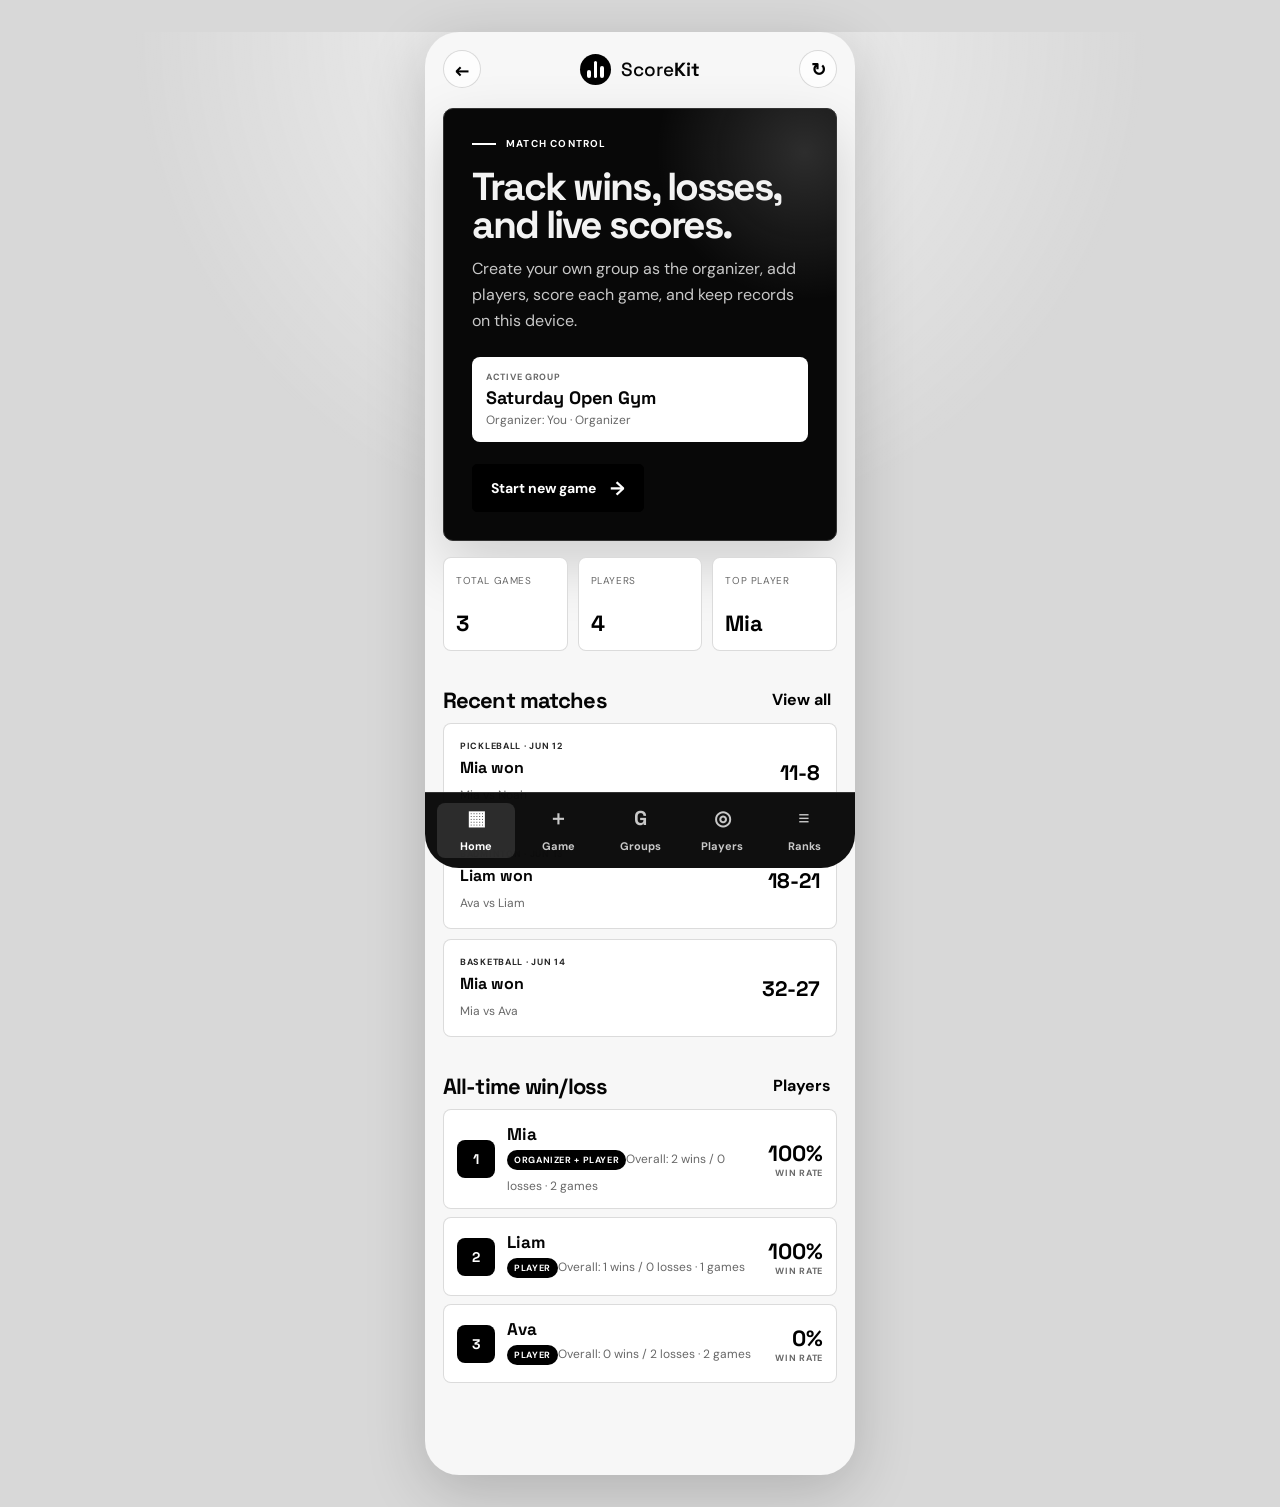
==== index.html @ 3d75c59b "Add files via upload" ====
<!doctype html>
<html lang="en">
<head>
  <meta charset="utf-8">
  <meta name="viewport" content="width=device-width, initial-scale=1, viewport-fit=cover">
  <meta name="theme-color" content="#000000">
  <meta name="apple-mobile-web-app-capable" content="yes">
  <meta name="apple-mobile-web-app-status-bar-style" content="black-translucent">
  <meta name="apple-mobile-web-app-title" content="ScoreKit">
  <meta name="description" content="ScoreKit is a clean game scoring and win/loss tracker for basketball, pickleball, and badminton.">
  <title>ScoreKit | Game scoring prototype</title>
  <link rel="manifest" href="manifest.webmanifest">
  <link rel="apple-touch-icon" href="icon.svg">
  <link rel="preconnect" href="https://fonts.googleapis.com">
  <link rel="preconnect" href="https://fonts.gstatic.com" crossorigin>
  <link href="https://fonts.googleapis.com/css2?family=DM+Sans:wght@400;500;600;700&family=Space+Grotesk:wght@500;600;700&display=swap" rel="stylesheet">
  <link rel="stylesheet" href="styles.css">
</head>
<body>
  <div class="phone-shell">
    <main class="app" aria-live="polite">
      <header class="topbar">
        <button class="icon-button" id="back-button" type="button" aria-label="Go back" hidden>←</button>
        <a class="brand" href="#dashboard" aria-label="ScoreKit dashboard">
          <span class="brand-mark" aria-hidden="true"><i></i><i></i><i></i></span>
          <span>Score<strong>Kit</strong></span>
        </a>
        <button class="icon-button" id="reset-demo" type="button" aria-label="Reset demo data">↻</button>
      </header>

      <section id="dashboard" class="screen active">
        <div class="hero-card">
          <div class="eyebrow"><span></span> Match control</div>
          <h1>Track wins, losses, and live scores.</h1>
          <p>Create your own group as the organizer, add players, score each game, and keep records on this device.</p>
          <div class="group-pill">
            <span>Active group</span>
            <strong id="current-group-name">Saturday Open Gym</strong>
            <small id="current-group-organizer">Organizer: You</small>
          </div>
          <button class="button primary" data-go="new-match" type="button">Start new game <b>→</b></button>
        </div>

        <div class="stats-grid">
          <article>
            <span>Total games</span>
            <strong id="total-games">0</strong>
          </article>
          <article>
            <span>Players</span>
            <strong id="total-players">0</strong>
          </article>
          <article>
            <span>Top player</span>
            <strong id="top-player">-</strong>
          </article>
        </div>

        <div class="section-head">
          <h2>Recent matches</h2>
          <button class="text-button" data-go="history" type="button">View all</button>
        </div>
        <div id="recent-list" class="match-list"></div>

        <div class="section-head all-time-head">
          <h2>All-time win/loss</h2>
          <button class="text-button" data-go="players" type="button">Players</button>
        </div>
        <div id="all-time-list" class="leaderboard compact"></div>
      </section>

      <section id="new-match" class="screen">
        <div class="section-title">
          <div class="eyebrow"><span></span> New game</div>
          <h2>Choose sport and players.</h2>
        </div>
        <p class="helper-copy">This match will be saved under <strong id="match-group-name">Saturday Open Gym</strong>.</p>

        <div class="sport-grid" id="sport-grid">
          <button class="sport-card selected" type="button" data-sport="basketball">
            <span>🏀</span><strong>Basketball</strong><small>First to custom target</small>
          </button>
          <button class="sport-card" type="button" data-sport="pickleball">
            <span>◐</span><strong>Pickleball</strong><small>First to 11, win by 2</small>
          </button>
          <button class="sport-card" type="button" data-sport="badminton">
            <span>⌁</span><strong>Badminton</strong><small>First to 21, win by 2</small>
          </button>
        </div>

        <form id="match-form" class="panel-form">
          <label>
            Player / Team A
            <input id="player-a" autocomplete="off" value="Mia" required>
          </label>
          <label>
            Player / Team B
            <input id="player-b" autocomplete="off" value="Noah" required>
          </label>
          <label>
            Target score
            <input id="target-score" type="number" min="1" max="200" value="21" required>
          </label>
          <button class="button primary full" type="submit">Open scoreboard <b>→</b></button>
        </form>
      </section>

      <section id="scoreboard" class="screen">
        <div class="score-header">
          <div>
            <div class="eyebrow"><span></span> Live score</div>
            <h2 id="score-sport">Basketball</h2>
          </div>
          <button class="pill-button" id="swap-sides" type="button">Swap</button>
        </div>

        <div class="scoreboard-card">
          <article class="player-score">
            <span id="score-name-a">Player A</span>
            <strong id="score-a">0</strong>
            <div class="score-actions">
              <button type="button" data-side="a" data-delta="-1">−</button>
              <button type="button" data-side="a" data-delta="1">+</button>
            </div>
          </article>
          <div class="versus">VS</div>
          <article class="player-score">
            <span id="score-name-b">Player B</span>
            <strong id="score-b">0</strong>
            <div class="score-actions">
              <button type="button" data-side="b" data-delta="-1">−</button>
              <button type="button" data-side="b" data-delta="1">+</button>
            </div>
          </article>
        </div>

        <div class="match-status" id="match-status">Target: 21 points</div>

        <div class="live-tracker">
          <div class="tracker-heading">
            <span>During this game</span>
            <strong id="live-result-label">Tied</strong>
          </div>
          <div class="tracker-grid">
            <article>
              <span id="live-name-a">Player A</span>
              <strong id="live-record-a">0W / 0L</strong>
              <small id="live-projection-a">Projected: -</small>
            </article>
            <article>
              <span id="live-name-b">Player B</span>
              <strong id="live-record-b">0W / 0L</strong>
              <small id="live-projection-b">Projected: -</small>
            </article>
          </div>
        </div>

        <div class="score-toolbar">
          <button class="button quiet" id="undo-point" type="button">Undo</button>
          <button class="button quiet" id="reset-score" type="button">Reset</button>
          <button class="button primary" id="finish-match" type="button">Save result</button>
        </div>
      </section>

      <section id="result" class="screen">
        <div class="result-card">
          <span class="result-kicker">Match saved</span>
          <h2 id="winner-name">Winner</h2>
          <p id="result-copy">Final score saved to match history.</p>
          <div class="result-score" id="result-score">0 - 0</div>
          <button class="button primary full" data-go="dashboard" type="button">Back to dashboard</button>
          <button class="button quiet full" data-go="new-match" type="button">Start another game</button>
        </div>
      </section>

      <section id="players" class="screen">
        <div class="section-title">
          <div class="eyebrow"><span></span> All-time records</div>
          <h2>Lifetime win/loss tracker.</h2>
        </div>
        <p class="helper-copy">Add names and mark each person as an organizer, player, or both. All-time wins and losses are saved on this device across every sport.</p>
        <form id="add-player-form" class="inline-form">
          <input id="new-player-name" placeholder="Type a player name" autocomplete="off">
          <select id="new-player-role" aria-label="Role">
            <option value="player">Player</option>
            <option value="organizer">Organizer</option>
            <option value="both">Organizer + Player</option>
          </select>
          <button type="submit">Add</button>
        </form>
        <div id="players-list" class="leaderboard"></div>
      </section>

      <section id="groups" class="screen">
        <div class="section-title">
          <div class="eyebrow"><span></span> Organizer mode</div>
          <h2>Create and manage groups.</h2>
        </div>
        <p class="helper-copy">Add your own game group, set the organizer name, then switch groups before scoring matches.</p>
        <form id="add-group-form" class="panel-form">
          <label>
            Group name
            <input id="group-name" autocomplete="off" placeholder="Example: Friday Badminton Club" required>
          </label>
          <label>
            Organizer name
            <input id="organizer-name" autocomplete="off" placeholder="Your name" required>
          </label>
          <button class="button primary full" type="submit">Create group</button>
        </form>
        <div id="groups-list" class="group-list"></div>
      </section>

      <section id="history" class="screen">
        <div class="section-title">
          <div class="eyebrow"><span></span> Archive</div>
          <h2>Match history.</h2>
        </div>
        <div id="history-list" class="match-list"></div>
      </section>

      <section id="leaderboard" class="screen">
        <div class="section-title">
          <div class="eyebrow"><span></span> Rankings</div>
          <h2>Leaderboard.</h2>
        </div>
        <div class="filter-row">
          <button class="filter active" type="button" data-filter="all">All</button>
          <button class="filter" type="button" data-filter="basketball">Basketball</button>
          <button class="filter" type="button" data-filter="pickleball">Pickleball</button>
          <button class="filter" type="button" data-filter="badminton">Badminton</button>
        </div>
        <div id="leaderboard-list" class="leaderboard"></div>
      </section>
    </main>

    <nav class="tabbar" aria-label="Main app navigation">
      <button class="tab active" type="button" data-go="dashboard"><span>▦</span>Home</button>
      <button class="tab" type="button" data-go="new-match"><span>＋</span>Game</button>
      <button class="tab" type="button" data-go="groups"><span>G</span>Groups</button>
      <button class="tab" type="button" data-go="players"><span>◎</span>Players</button>
      <button class="tab" type="button" data-go="leaderboard"><span>≡</span>Ranks</button>
    </nav>
  </div>
  <script src="script.js"></script>
</body>
</html>
---- styles.css ----
:root {
  --ink: #050505;
  --muted: #686868;
  --paper: #f7f7f7;
  --paper-2: #eeeeee;
  --white: #ffffff;
  --green: #000000;
  --green-2: #252525;
  --lime: #ffffff;
  --dark-panel: #080808;
  --line: rgba(0, 0, 0, .14);
  --shadow: 0 24px 60px rgba(0, 0, 0, .16);
}

* { box-sizing: border-box; }
html { min-height: 100%; background: #d8d8d8; }
body {
  min-height: 100%;
  margin: 0;
  color: var(--ink);
  background:
    radial-gradient(circle at 50% 0%, rgba(255, 255, 255, .72), transparent 32%),
    #d8d8d8;
  font-family: "DM Sans", -apple-system, BlinkMacSystemFont, "Segoe UI", sans-serif;
  -webkit-font-smoothing: antialiased;
}
button, input, select { font: inherit; }
button { -webkit-tap-highlight-color: transparent; }

.phone-shell {
  width: min(430px, 100%);
  min-height: 100dvh;
  margin: 0 auto;
  background: var(--paper);
  box-shadow: 0 15px 60px rgba(0, 0, 0, .18);
  position: relative;
  overflow: hidden;
}

.app {
  min-height: 100dvh;
  padding: calc(env(safe-area-inset-top) + 14px) 18px calc(92px + env(safe-area-inset-bottom));
}

.topbar {
  height: 46px;
  display: flex;
  align-items: center;
  justify-content: space-between;
  margin-bottom: 16px;
}

.brand {
  display: inline-flex;
  align-items: center;
  gap: 10px;
  color: var(--ink);
  text-decoration: none;
  font: 500 19px "Space Grotesk", sans-serif;
}
.brand strong { font-weight: 700; }
.brand-mark {
  width: 31px;
  height: 31px;
  display: grid;
  grid-template-columns: repeat(3, 1fr);
  align-items: end;
  gap: 3px;
  padding: 7px;
  background: var(--green);
  border-radius: 50%;
}
.brand-mark i { display: block; background: var(--lime); border-radius: 2px; }
.brand-mark i:nth-child(1) { height: 45%; }
.brand-mark i:nth-child(2) { height: 100%; }
.brand-mark i:nth-child(3) { height: 70%; }

.icon-button {
  width: 38px;
  height: 38px;
  display: grid;
  place-items: center;
  color: var(--green);
  background: rgba(255, 255, 255, .68);
  border: 1px solid var(--line);
  border-radius: 50%;
  font: 700 18px "Space Grotesk";
}

.screen { display: none; animation: rise .24s ease both; }
.screen.active { display: block; }
@keyframes rise {
  from { opacity: 0; transform: translateY(10px); }
  to { opacity: 1; transform: translateY(0); }
}

.hero-card {
  padding: 28px;
  color: #f3f3f3;
  background:
    radial-gradient(circle at 92% 10%, rgba(255,255,255,.15), transparent 28%),
    var(--dark-panel);
  border: 1px solid #333333;
  border-radius: 10px;
  box-shadow: var(--shadow);
}
.eyebrow {
  display: flex;
  align-items: center;
  gap: 10px;
  color: var(--lime);
  text-transform: uppercase;
  letter-spacing: .12em;
  font-size: 10px;
  font-weight: 700;
}
.eyebrow span {
  width: 24px;
  height: 2px;
  background: currentColor;
}
h1, h2, h3, strong {
  font-family: "Space Grotesk", sans-serif;
}
h1 {
  margin: 18px 0 12px;
  font-size: 39px;
  line-height: .98;
  letter-spacing: -.05em;
}
h2 {
  margin: 10px 0 0;
  font-size: 31px;
  line-height: 1;
  letter-spacing: -.04em;
}
p {
  color: #c8c8c8;
  line-height: 1.6;
}
.hero-card p { margin: 0 0 24px; }
.group-pill {
  display: grid;
  gap: 3px;
  margin: 0 0 22px;
  padding: 14px;
  color: var(--ink);
  background: white;
  border-radius: 8px;
}
.group-pill span {
  color: var(--muted);
  text-transform: uppercase;
  letter-spacing: .08em;
  font-size: 9px;
  font-weight: 700;
}
.group-pill strong {
  font-size: 18px;
}
.group-pill small {
  color: var(--muted);
  font-size: 12px;
}
.button {
  min-height: 48px;
  display: inline-flex;
  align-items: center;
  justify-content: center;
  gap: 14px;
  padding: 0 18px;
  border: 1px solid var(--green);
  border-radius: 5px;
  cursor: pointer;
  font-size: 14px;
  font-weight: 700;
}
.button b {
  color: var(--lime);
  font-size: 19px;
}
.button.primary {
  color: white;
  background: var(--green);
}
.button.quiet {
  color: var(--green);
  background: transparent;
}
.button.full { width: 100%; }

.stats-grid {
  display: grid;
  grid-template-columns: repeat(3, 1fr);
  gap: 10px;
  margin: 16px 0 28px;
}
.stats-grid article {
  padding: 16px 12px;
  background: var(--white);
  border: 1px solid var(--line);
  border-radius: 8px;
}
.stats-grid span {
  display: block;
  min-height: 30px;
  color: var(--muted);
  font-size: 10px;
  text-transform: uppercase;
  letter-spacing: .06em;
}
.stats-grid strong {
  display: block;
  margin-top: 8px;
  color: var(--green);
  font-size: 22px;
  line-height: 1;
}

.section-head {
  display: flex;
  justify-content: space-between;
  align-items: end;
  margin-bottom: 12px;
}
.all-time-head {
  margin-top: 28px;
}
.section-head h2 {
  font-size: 22px;
}
.text-button, .pill-button {
  color: var(--green);
  background: transparent;
  border: 0;
  cursor: pointer;
  font-weight: 700;
}
.pill-button {
  height: 36px;
  padding: 0 14px;
  border: 1px solid var(--line);
  border-radius: 99px;
  background: var(--white);
}
.section-title {
  margin: 8px 0 22px;
}
.section-title .eyebrow { color: var(--green-2); }
.helper-copy {
  margin: -10px 0 14px;
  color: var(--muted);
  font-size: 13px;
  line-height: 1.55;
}

.match-list {
  display: grid;
  gap: 10px;
}
.empty-state {
  padding: 22px;
  color: var(--muted);
  background: var(--white);
  border: 1px dashed rgba(16, 33, 29, .23);
  border-radius: 8px;
  line-height: 1.5;
}
.match-item {
  display: grid;
  grid-template-columns: 1fr auto;
  gap: 12px;
  padding: 16px;
  background: var(--white);
  border: 1px solid var(--line);
  border-radius: 8px;
}
.match-item small {
  display: block;
  color: var(--green-2);
  text-transform: uppercase;
  letter-spacing: .08em;
  font-size: 9px;
  font-weight: 700;
}
.match-item strong {
  display: block;
  margin: 5px 0;
  font-size: 16px;
}
.match-item span {
  color: var(--muted);
  font-size: 12px;
}
.match-score {
  align-self: center;
  color: var(--green);
  font: 700 21px "Space Grotesk";
}

.sport-grid {
  display: grid;
  gap: 10px;
  margin-bottom: 18px;
}
.sport-card {
  min-height: 86px;
  display: grid;
  grid-template-columns: 44px 1fr;
  grid-template-areas: "icon title" "icon copy";
  align-items: center;
  gap: 0 14px;
  padding: 16px;
  color: var(--ink);
  text-align: left;
  background: var(--white);
  border: 1px solid var(--line);
  border-radius: 10px;
}
.sport-card.selected {
  border-color: var(--green);
  box-shadow: 0 0 0 2px rgba(0, 0, 0, .08);
}
.sport-card span {
  grid-area: icon;
  width: 44px;
  height: 44px;
  display: grid;
  place-items: center;
  color: var(--lime);
  background: var(--green);
  border-radius: 8px;
  font-size: 20px;
}
.sport-card strong { grid-area: title; font-size: 17px; }
.sport-card small { grid-area: copy; color: var(--muted); font-size: 12px; }

.panel-form, .inline-form {
  display: grid;
  gap: 12px;
  padding: 18px;
  background: var(--white);
  border: 1px solid var(--line);
  border-radius: 10px;
}
label {
  display: grid;
  gap: 7px;
  color: var(--green-2);
  font-size: 10px;
  text-transform: uppercase;
  letter-spacing: .08em;
  font-weight: 700;
}
input,
select {
  width: 100%;
  min-height: 48px;
  padding: 0 14px;
  color: var(--ink);
  background: #f2f2f2;
  border: 1px solid var(--line);
  border-radius: 5px;
  outline: 0;
  font-size: 16px;
  text-transform: none;
  letter-spacing: 0;
}
input:focus {
  border-color: var(--green);
  box-shadow: 0 0 0 3px rgba(0, 0, 0, .09);
}
select:focus {
  border-color: var(--green);
  box-shadow: 0 0 0 3px rgba(0, 0, 0, .09);
}

.score-header {
  display: flex;
  justify-content: space-between;
  align-items: end;
  margin: 8px 0 18px;
}
.score-header .eyebrow { color: var(--green-2); }
.scoreboard-card {
  padding: 18px;
  color: white;
  background: var(--dark-panel);
  border: 1px solid #333333;
  border-radius: 12px;
}
.player-score {
  min-height: 196px;
  display: grid;
  place-items: center;
  padding: 18px;
  border: 1px solid rgba(255,255,255,.1);
  border-radius: 10px;
}
.player-score span {
  color: #c8c8c8;
  font-size: 13px;
  font-weight: 700;
}
.player-score strong {
  color: var(--lime);
  font-size: 96px;
  line-height: .8;
  letter-spacing: -.08em;
}
.score-actions {
  width: 100%;
  display: grid;
  grid-template-columns: 1fr 1fr;
  gap: 10px;
}
.score-actions button {
  min-height: 48px;
  color: white;
  background: #171717;
  border: 1px solid #3d3d3d;
  border-radius: 6px;
  font: 700 25px "Space Grotesk";
}
.versus {
  margin: 12px 0;
  color: #8e8e8e;
  text-align: center;
  font: 700 10px "Space Grotesk";
  letter-spacing: .2em;
}
.match-status {
  margin: 14px 0;
  padding: 14px;
  color: var(--green);
  background: var(--white);
  border: 1px solid var(--line);
  border-radius: 8px;
  font-size: 13px;
  font-weight: 700;
}
.live-tracker {
  margin-bottom: 14px;
  padding: 14px;
  color: var(--ink);
  background: var(--white);
  border: 1px solid var(--line);
  border-radius: 8px;
}
.tracker-heading {
  display: flex;
  align-items: center;
  justify-content: space-between;
  margin-bottom: 12px;
}
.tracker-heading span {
  color: var(--muted);
  text-transform: uppercase;
  letter-spacing: .08em;
  font-size: 9px;
  font-weight: 700;
}
.tracker-heading strong {
  font-size: 14px;
}
.tracker-grid {
  display: grid;
  grid-template-columns: 1fr 1fr;
  gap: 10px;
}
.tracker-grid article {
  padding: 13px;
  background: var(--paper-2);
  border-radius: 7px;
}
.tracker-grid span,
.tracker-grid small {
  display: block;
  color: var(--muted);
  font-size: 11px;
}
.tracker-grid strong {
  display: block;
  margin: 5px 0;
  font-size: 18px;
}
.score-toolbar {
  display: grid;
  grid-template-columns: 1fr 1fr 1.3fr;
  gap: 8px;
}

.result-card {
  margin-top: 70px;
  padding: 28px;
  color: white;
  text-align: center;
  background: var(--green);
  border-radius: 12px;
  box-shadow: var(--shadow);
}
.result-kicker {
  color: var(--lime);
  text-transform: uppercase;
  letter-spacing: .12em;
  font-size: 10px;
  font-weight: 700;
}
.result-card h2 {
  margin: 16px 0 8px;
  font-size: 42px;
}
.result-card p {
  color: #d2d2d2;
}
.result-score {
  margin: 22px 0;
  color: var(--lime);
  font: 700 48px "Space Grotesk";
}
.result-card .quiet {
  margin-top: 10px;
  color: white;
  border-color: rgba(255,255,255,.42);
}

.inline-form {
  grid-template-columns: 1fr;
  padding: 10px;
  margin-bottom: 14px;
}
.inline-form button {
  padding: 0 16px;
  color: white;
  background: var(--green);
  border: 0;
  border-radius: 5px;
  font-weight: 700;
}
.leaderboard {
  display: grid;
  gap: 10px;
}
.leaderboard.compact {
  gap: 8px;
}
.leaderboard.compact .leader-row {
  padding: 13px;
}
.leaderboard.compact .leader-row:nth-child(n+4) {
  display: none;
}
.leader-row {
  display: grid;
  grid-template-columns: 38px 1fr auto;
  align-items: center;
  gap: 12px;
  padding: 16px;
  background: var(--white);
  border: 1px solid var(--line);
  border-radius: 8px;
}
.rank {
  width: 38px;
  height: 38px;
  display: grid;
  place-items: center;
  color: var(--lime);
  background: var(--green);
  border-radius: 8px;
  font: 700 14px "Space Grotesk";
}
.leader-row strong {
  display: block;
  font-size: 17px;
}
.leader-row em {
  display: inline-block;
  margin: 5px 0 4px;
  padding: 4px 7px;
  color: white;
  background: var(--green);
  border-radius: 99px;
  font-size: 9px;
  font-style: normal;
  font-weight: 700;
  text-transform: uppercase;
  letter-spacing: .07em;
}
.leader-row span {
  color: var(--muted);
  font-size: 12px;
}
.leader-score {
  color: var(--green);
  text-align: right;
  font: 700 22px "Space Grotesk";
}
.leader-score small {
  display: block;
  color: var(--muted);
  font: 700 9px "DM Sans";
  text-transform: uppercase;
  letter-spacing: .08em;
}
.group-list {
  display: grid;
  gap: 10px;
  margin-top: 14px;
}
.group-row {
  display: grid;
  grid-template-columns: 1fr auto;
  gap: 12px;
  align-items: center;
  padding: 16px;
  background: var(--white);
  border: 1px solid var(--line);
  border-radius: 8px;
}
.group-row.active {
  border-color: var(--green);
  box-shadow: 0 0 0 2px rgba(0, 0, 0, .08);
}
.group-row small {
  display: block;
  color: var(--muted);
  text-transform: uppercase;
  letter-spacing: .08em;
  font-size: 9px;
  font-weight: 700;
}
.group-row strong {
  display: block;
  margin: 4px 0;
  font-size: 17px;
}
.group-row span {
  color: var(--muted);
  font-size: 12px;
}
.group-row button {
  min-height: 38px;
  padding: 0 13px;
  color: white;
  background: var(--green);
  border: 0;
  border-radius: 5px;
  font-weight: 700;
}
.filter-row {
  display: flex;
  gap: 8px;
  margin-bottom: 14px;
  overflow-x: auto;
  padding-bottom: 2px;
}
.filter {
  min-height: 36px;
  padding: 0 13px;
  color: var(--green);
  background: var(--white);
  border: 1px solid var(--line);
  border-radius: 99px;
  white-space: nowrap;
  font-size: 12px;
  font-weight: 700;
}
.filter.active {
  color: var(--lime);
  background: var(--green);
  border-color: var(--green);
}

.tabbar {
  position: fixed;
  left: 50%;
  bottom: 0;
  z-index: 10;
  width: min(430px, 100%);
  display: grid;
  grid-template-columns: repeat(5, 1fr);
  gap: 4px;
  padding: 10px 12px calc(10px + env(safe-area-inset-bottom));
  transform: translateX(-50%);
  background: rgba(0, 0, 0, .94);
  border-top: 1px solid #333333;
  backdrop-filter: blur(14px);
}
.tab {
  min-height: 55px;
  display: grid;
  place-items: center;
  gap: 2px;
  color: #c8c8c8;
  background: transparent;
  border: 0;
  border-radius: 8px;
  font-size: 11px;
  font-weight: 700;
}
.tab span {
  color: currentColor;
  font: 700 20px "Space Grotesk";
  line-height: 1;
}
.tab.active {
  color: var(--lime);
  background: rgba(255, 255, 255, .12);
}

@media (min-width: 720px) {
  .phone-shell {
    min-height: 860px;
    margin-top: 32px;
    margin-bottom: 32px;
    border-radius: 34px;
  }
  .tabbar {
    bottom: 32px;
    border-radius: 0 0 34px 34px;
  }
}
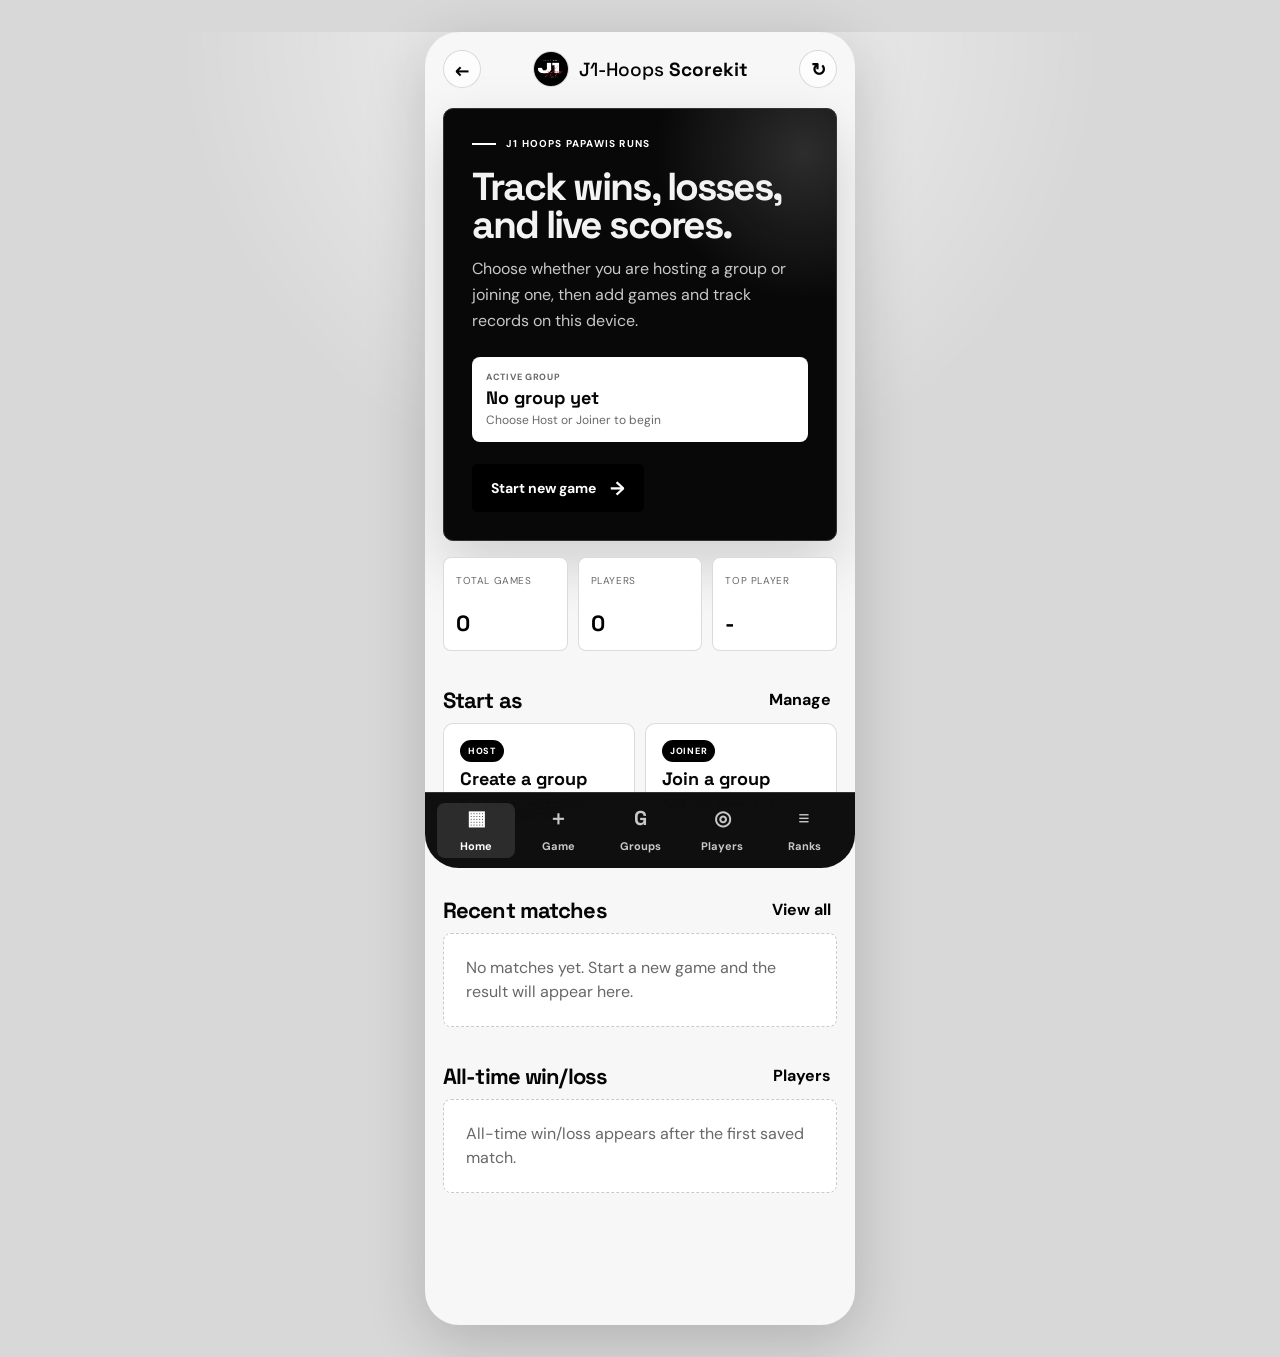
==== commit 6e93e576: "Add files via upload" ====
--- a/index.html
+++ b/index.html
@@ -6,11 +6,11 @@
   <meta name="theme-color" content="#000000">
   <meta name="apple-mobile-web-app-capable" content="yes">
   <meta name="apple-mobile-web-app-status-bar-style" content="black-translucent">
-  <meta name="apple-mobile-web-app-title" content="ScoreKit">
-  <meta name="description" content="ScoreKit is a clean game scoring and win/loss tracker for basketball, pickleball, and badminton.">
-  <title>ScoreKit | Game scoring prototype</title>
+  <meta name="apple-mobile-web-app-title" content="J1-Hoops Scorekit">
+  <meta name="description" content="J1-Hoops Scorekit is a clean basketball scoring and win/loss tracker for groups, hosts, and joiners.">
+  <title>J1-Hoops Scorekit | Game scoring prototype</title>
   <link rel="manifest" href="manifest.webmanifest">
-  <link rel="apple-touch-icon" href="icon.svg">
+  <link rel="apple-touch-icon" href="logo.png">
   <link rel="preconnect" href="https://fonts.googleapis.com">
   <link rel="preconnect" href="https://fonts.gstatic.com" crossorigin>
   <link href="https://fonts.googleapis.com/css2?family=DM+Sans:wght@400;500;600;700&family=Space+Grotesk:wght@500;600;700&display=swap" rel="stylesheet">
@@ -21,22 +21,22 @@
     <main class="app" aria-live="polite">
       <header class="topbar">
         <button class="icon-button" id="back-button" type="button" aria-label="Go back" hidden>←</button>
-        <a class="brand" href="#dashboard" aria-label="ScoreKit dashboard">
-          <span class="brand-mark" aria-hidden="true"><i></i><i></i><i></i></span>
-          <span>Score<strong>Kit</strong></span>
+        <a class="brand" href="#dashboard" aria-label="J1-Hoops Scorekit dashboard">
+          <img class="brand-logo" src="logo.png" alt="J1 Hoops logo">
+          <span>J1-Hoops <strong>Scorekit</strong></span>
         </a>
-        <button class="icon-button" id="reset-demo" type="button" aria-label="Reset demo data">↻</button>
+        <button class="icon-button" id="reset-demo" type="button" aria-label="Reset app data">↻</button>
       </header>
 
       <section id="dashboard" class="screen active">
         <div class="hero-card">
-          <div class="eyebrow"><span></span> Match control</div>
+          <div class="eyebrow"><span></span> J1 Hoops Papawis Runs</div>
           <h1>Track wins, losses, and live scores.</h1>
-          <p>Create your own group as the organizer, add players, score each game, and keep records on this device.</p>
+          <p>Choose whether you are hosting a group or joining one, then add games and track records on this device.</p>
           <div class="group-pill">
             <span>Active group</span>
-            <strong id="current-group-name">Saturday Open Gym</strong>
-            <small id="current-group-organizer">Organizer: You</small>
+            <strong id="current-group-name">No group yet</strong>
+            <small id="current-group-organizer">Choose Host or Joiner to begin</small>
           </div>
           <button class="button primary" data-go="new-match" type="button">Start new game <b>→</b></button>
         </div>
@@ -57,6 +57,23 @@
         </div>
 
         <div class="section-head">
+          <h2>Start as</h2>
+          <button class="text-button" data-go="groups" type="button">Manage</button>
+        </div>
+        <div class="mode-grid">
+          <button class="mode-card" type="button" data-mode="host">
+            <span>Host</span>
+            <strong>Create a group</strong>
+            <small>Run games, add players, and manage records.</small>
+          </button>
+          <button class="mode-card" type="button" data-mode="joiner">
+            <span>Joiner</span>
+            <strong>Join a group</strong>
+            <small>Add your name and play inside a group.</small>
+          </button>
+        </div>
+
+        <div class="section-head">
           <h2>Recent matches</h2>
           <button class="text-button" data-go="history" type="button">View all</button>
         </div>
@@ -74,7 +91,7 @@
           <div class="eyebrow"><span></span> New game</div>
           <h2>Choose sport and players.</h2>
         </div>
-        <p class="helper-copy">This match will be saved under <strong id="match-group-name">Saturday Open Gym</strong>.</p>
+        <p class="helper-copy">This match will be saved under <strong id="match-group-name">your selected group</strong>.</p>
 
         <div class="sport-grid" id="sport-grid">
           <button class="sport-card selected" type="button" data-sport="basketball">
@@ -91,11 +108,11 @@
         <form id="match-form" class="panel-form">
           <label>
             Player / Team A
-            <input id="player-a" autocomplete="off" value="Mia" required>
+            <input id="player-a" autocomplete="off" placeholder="Player or Team A" required>
           </label>
           <label>
             Player / Team B
-            <input id="player-b" autocomplete="off" value="Noah" required>
+            <input id="player-b" autocomplete="off" placeholder="Player or Team B" required>
           </label>
           <label>
             Target score
@@ -135,6 +152,17 @@
         </div>
 
         <div class="match-status" id="match-status">Target: 21 points</div>
+
+        <div class="game-timer" id="game-timer" hidden>
+          <div>
+            <span>Basketball timer</span>
+            <strong id="timer-display">12:00</strong>
+          </div>
+          <div class="timer-controls">
+            <button id="timer-toggle" type="button">Start</button>
+            <button id="timer-reset" type="button">Reset</button>
+          </div>
+        </div>
 
         <div class="live-tracker">
           <div class="tracker-heading">
@@ -186,27 +214,33 @@
             <option value="organizer">Organizer</option>
             <option value="both">Organizer + Player</option>
           </select>
+          <input id="new-player-team" placeholder="Team name, optional" autocomplete="off">
           <button type="submit">Add</button>
         </form>
+        <div id="teams-list" class="team-list"></div>
         <div id="players-list" class="leaderboard"></div>
       </section>
 
       <section id="groups" class="screen">
         <div class="section-title">
-          <div class="eyebrow"><span></span> Organizer mode</div>
-          <h2>Create and manage groups.</h2>
-        </div>
-        <p class="helper-copy">Add your own game group, set the organizer name, then switch groups before scoring matches.</p>
+          <div class="eyebrow"><span></span> Host or joiner</div>
+          <h2>Create or join a group.</h2>
+        </div>
+        <p class="helper-copy">Choose Host if you run the group. Choose Joiner if you are joining a group and adding your player name.</p>
+        <div class="role-choice" id="role-choice">
+          <button class="active" type="button" data-setup-role="host">I am a group host</button>
+          <button type="button" data-setup-role="joiner">I am a joiner</button>
+        </div>
         <form id="add-group-form" class="panel-form">
           <label>
             Group name
-            <input id="group-name" autocomplete="off" placeholder="Example: Friday Badminton Club" required>
-          </label>
-          <label>
-            Organizer name
+            <input id="group-name" autocomplete="off" placeholder="Example: J1 Thursday Runs" required>
+          </label>
+          <label>
+            Your name
             <input id="organizer-name" autocomplete="off" placeholder="Your name" required>
           </label>
-          <button class="button primary full" type="submit">Create group</button>
+          <button class="button primary full" id="group-submit-label" type="submit">Create group as host</button>
         </form>
         <div id="groups-list" class="group-list"></div>
       </section>
--- a/styles.css
+++ b/styles.css
@@ -25,7 +25,10 @@
   -webkit-font-smoothing: antialiased;
 }
 button, input, select { font: inherit; }
-button { -webkit-tap-highlight-color: transparent; }
+button {
+  -webkit-tap-highlight-color: transparent;
+  touch-action: manipulation;
+}
 
 .phone-shell {
   width: min(430px, 100%);
@@ -34,12 +37,14 @@
   background: var(--paper);
   box-shadow: 0 15px 60px rgba(0, 0, 0, .18);
   position: relative;
-  overflow: hidden;
+  overflow-x: hidden;
 }
 
 .app {
   min-height: 100dvh;
-  padding: calc(env(safe-area-inset-top) + 14px) 18px calc(92px + env(safe-area-inset-bottom));
+  padding: calc(env(safe-area-inset-top) + 14px) 18px calc(132px + env(safe-area-inset-bottom));
+  position: relative;
+  z-index: 1;
 }
 
 .topbar {
@@ -59,6 +64,13 @@
   font: 500 19px "Space Grotesk", sans-serif;
 }
 .brand strong { font-weight: 700; }
+.brand-logo {
+  width: 36px;
+  height: 36px;
+  object-fit: cover;
+  border-radius: 50%;
+  border: 1px solid rgba(0, 0, 0, .14);
+}
 .brand-mark {
   width: 31px;
   height: 31px;
@@ -216,6 +228,44 @@
   font-size: 22px;
   line-height: 1;
 }
+.mode-grid {
+  display: grid;
+  grid-template-columns: 1fr 1fr;
+  gap: 10px;
+  margin: 0 0 34px;
+}
+.mode-card {
+  min-height: 132px;
+  display: grid;
+  gap: 7px;
+  align-content: start;
+  padding: 16px;
+  text-align: left;
+  color: var(--ink);
+  background: var(--white);
+  border: 1px solid var(--line);
+  border-radius: 10px;
+}
+.mode-card span {
+  width: max-content;
+  padding: 5px 8px;
+  color: white;
+  background: var(--green);
+  border-radius: 99px;
+  font-size: 9px;
+  font-weight: 800;
+  text-transform: uppercase;
+  letter-spacing: .08em;
+}
+.mode-card strong {
+  font-size: 18px;
+  line-height: 1.1;
+}
+.mode-card small {
+  color: var(--muted);
+  font-size: 12px;
+  line-height: 1.45;
+}
 
 .section-head {
   display: flex;
@@ -343,6 +393,25 @@
   border: 1px solid var(--line);
   border-radius: 10px;
 }
+.role-choice {
+  display: grid;
+  grid-template-columns: 1fr 1fr;
+  gap: 8px;
+  margin-bottom: 14px;
+}
+.role-choice button {
+  min-height: 44px;
+  color: var(--green);
+  background: var(--white);
+  border: 1px solid var(--line);
+  border-radius: 8px;
+  font-weight: 800;
+}
+.role-choice button.active {
+  color: white;
+  background: var(--green);
+  border-color: var(--green);
+}
 label {
   display: grid;
   gap: 7px;
@@ -439,6 +508,49 @@
   font-size: 13px;
   font-weight: 700;
 }
+.game-timer {
+  display: grid;
+  grid-template-columns: 1fr auto;
+  gap: 12px;
+  align-items: center;
+  margin-bottom: 14px;
+  padding: 16px;
+  color: white;
+  background: var(--green);
+  border-radius: 8px;
+}
+.game-timer[hidden] {
+  display: none;
+}
+.game-timer span {
+  display: block;
+  color: #c8c8c8;
+  text-transform: uppercase;
+  letter-spacing: .08em;
+  font-size: 9px;
+  font-weight: 700;
+}
+.game-timer strong {
+  display: block;
+  margin-top: 4px;
+  color: white;
+  font-size: 42px;
+  line-height: 1;
+}
+.timer-controls {
+  display: grid;
+  gap: 8px;
+}
+.timer-controls button {
+  min-height: 36px;
+  min-width: 72px;
+  padding: 0 12px;
+  color: var(--green);
+  background: white;
+  border: 0;
+  border-radius: 5px;
+  font-weight: 800;
+}
 .live-tracker {
   margin-bottom: 14px;
   padding: 14px;
@@ -537,6 +649,40 @@
   border-radius: 5px;
   font-weight: 700;
 }
+.team-list {
+  margin-bottom: 14px;
+}
+.team-strip {
+  display: flex;
+  gap: 8px;
+  flex-wrap: wrap;
+  align-items: center;
+  padding: 13px;
+  background: var(--white);
+  border: 1px solid var(--line);
+  border-radius: 8px;
+}
+.team-strip span {
+  width: 100%;
+  color: var(--muted);
+  font-size: 10px;
+  text-transform: uppercase;
+  letter-spacing: .08em;
+  font-weight: 800;
+}
+.team-strip b,
+.team-badge {
+  display: inline-block;
+  padding: 4px 8px;
+  color: var(--green);
+  background: var(--paper-2);
+  border: 1px solid var(--line);
+  border-radius: 99px;
+  font-size: 10px;
+  font-weight: 800;
+  text-transform: uppercase;
+  letter-spacing: .06em;
+}
 .leaderboard {
   display: grid;
   gap: 10px;
@@ -573,6 +719,17 @@
 .leader-row strong {
   display: block;
   font-size: 17px;
+}
+.leader-row code {
+  display: block;
+  width: max-content;
+  margin: 5px 0;
+  padding: 3px 6px;
+  color: var(--green);
+  background: var(--paper-2);
+  border: 1px solid var(--line);
+  border-radius: 5px;
+  font: 800 10px "DM Sans";
 }
 .leader-row em {
   display: inline-block;
@@ -676,7 +833,7 @@
   position: fixed;
   left: 50%;
   bottom: 0;
-  z-index: 10;
+  z-index: 30;
   width: min(430px, 100%);
   display: grid;
   grid-template-columns: repeat(5, 1fr);
@@ -686,6 +843,7 @@
   background: rgba(0, 0, 0, .94);
   border-top: 1px solid #333333;
   backdrop-filter: blur(14px);
+  -webkit-backdrop-filter: blur(14px);
 }
 .tab {
   min-height: 55px;
@@ -721,3 +879,84 @@
     border-radius: 0 0 34px 34px;
   }
 }
+
+@media (orientation: landscape) and (max-height: 520px) {
+  .phone-shell {
+    width: 100%;
+    min-height: 100dvh;
+    margin: 0;
+    border-radius: 0;
+  }
+  .app {
+    padding: calc(env(safe-area-inset-top) + 10px) calc(76px + env(safe-area-inset-right)) calc(14px + env(safe-area-inset-bottom)) calc(76px + env(safe-area-inset-left));
+  }
+  .topbar {
+    height: 38px;
+    margin-bottom: 10px;
+  }
+  .hero-card {
+    padding: 20px;
+  }
+  h1 {
+    font-size: 36px;
+  }
+  h2 {
+    font-size: 25px;
+  }
+  .score-header {
+    margin: 0 0 10px;
+  }
+  .scoreboard-card {
+    display: grid;
+    grid-template-columns: 1fr 48px 1fr;
+    align-items: stretch;
+    gap: 12px;
+    padding: 12px;
+  }
+  .player-score {
+    min-height: 188px;
+  }
+  .player-score strong {
+    font-size: 82px;
+  }
+  .versus {
+    display: grid;
+    place-items: center;
+    margin: 0;
+  }
+  .match-status,
+  .game-timer,
+  .live-tracker {
+    margin-bottom: 10px;
+  }
+  .game-timer {
+    grid-template-columns: 1fr 1fr;
+    padding: 12px;
+  }
+  .game-timer strong {
+    font-size: 34px;
+  }
+  .timer-controls {
+    grid-template-columns: 1fr 1fr;
+  }
+  .score-toolbar {
+    grid-template-columns: repeat(3, 1fr);
+  }
+  .tabbar {
+    left: 0;
+    right: auto;
+    bottom: 0;
+    width: 64px;
+    height: 100dvh;
+    grid-template-columns: 1fr;
+    grid-template-rows: repeat(5, 1fr);
+    padding: calc(env(safe-area-inset-top) + 8px) 6px calc(env(safe-area-inset-bottom) + 8px);
+    transform: none;
+    border-top: 0;
+    border-right: 1px solid #333333;
+  }
+  .tab {
+    min-height: 0;
+    font-size: 10px;
+  }
+}
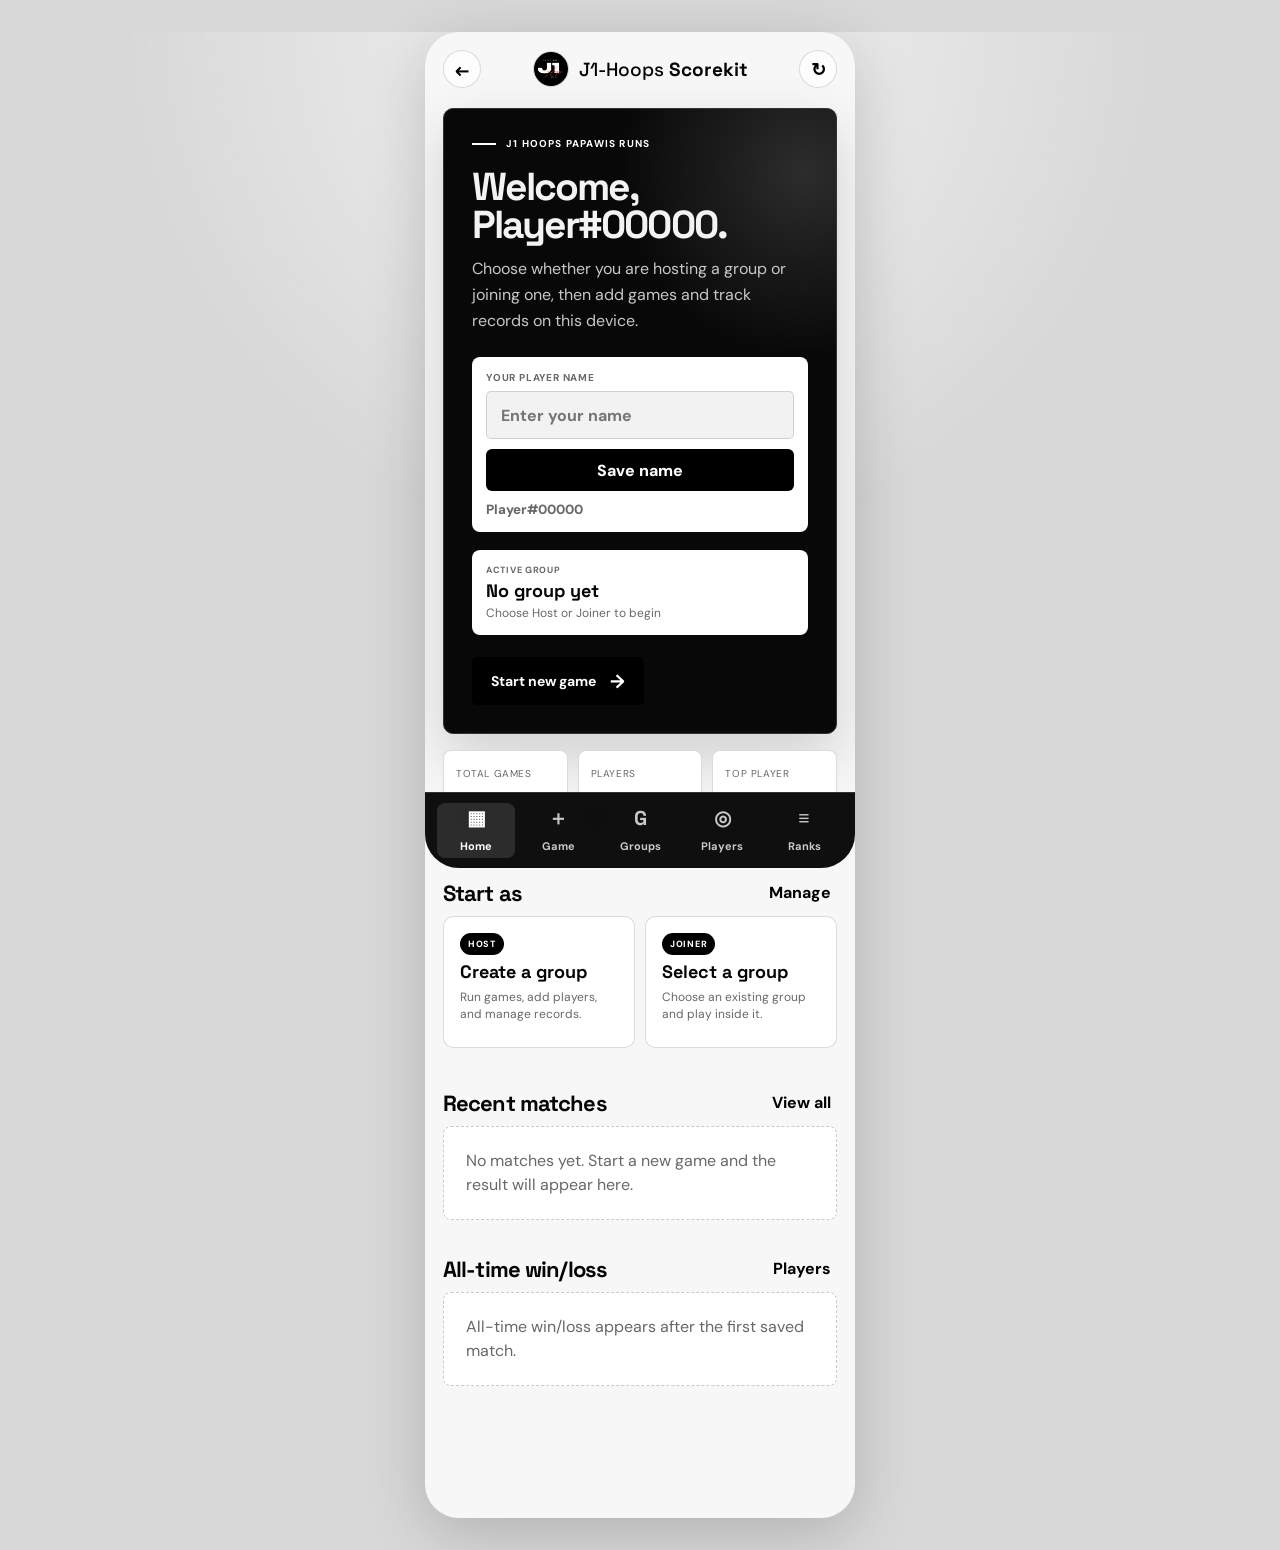
==== commit 09b15858: "Add files via upload" ====
--- a/index.html
+++ b/index.html
@@ -31,8 +31,16 @@
       <section id="dashboard" class="screen active">
         <div class="hero-card">
           <div class="eyebrow"><span></span> J1 Hoops Papawis Runs</div>
-          <h1>Track wins, losses, and live scores.</h1>
+          <h1>Welcome, <span id="welcome-player-name">Player</span>.</h1>
           <p>Choose whether you are hosting a group or joining one, then add games and track records on this device.</p>
+          <form id="player-identity-form" class="identity-form">
+            <label>
+              Your player name
+              <input id="current-player-input" autocomplete="off" placeholder="Enter your name">
+            </label>
+            <button type="submit">Save name</button>
+            <small id="current-player-code">Player#00000</small>
+          </form>
           <div class="group-pill">
             <span>Active group</span>
             <strong id="current-group-name">No group yet</strong>
@@ -68,8 +76,8 @@
           </button>
           <button class="mode-card" type="button" data-mode="joiner">
             <span>Joiner</span>
-            <strong>Join a group</strong>
-            <small>Add your name and play inside a group.</small>
+            <strong>Select a group</strong>
+            <small>Choose an existing group and play inside it.</small>
           </button>
         </div>
 
@@ -140,7 +148,19 @@
               <button type="button" data-side="a" data-delta="1">+</button>
             </div>
           </article>
-          <div class="versus">VS</div>
+          <div class="score-center">
+            <div class="versus">VS</div>
+            <div class="game-timer" id="game-timer" hidden>
+              <div>
+                <span>Basketball timer</span>
+                <strong id="timer-display">12:00</strong>
+              </div>
+              <div class="timer-controls">
+                <button id="timer-toggle" type="button">Start</button>
+                <button id="timer-reset" type="button">Reset</button>
+              </div>
+            </div>
+          </div>
           <article class="player-score">
             <span id="score-name-b">Player B</span>
             <strong id="score-b">0</strong>
@@ -152,17 +172,6 @@
         </div>
 
         <div class="match-status" id="match-status">Target: 21 points</div>
-
-        <div class="game-timer" id="game-timer" hidden>
-          <div>
-            <span>Basketball timer</span>
-            <strong id="timer-display">12:00</strong>
-          </div>
-          <div class="timer-controls">
-            <button id="timer-toggle" type="button">Start</button>
-            <button id="timer-reset" type="button">Reset</button>
-          </div>
-        </div>
 
         <div class="live-tracker">
           <div class="tracker-heading">
@@ -207,6 +216,7 @@
           <h2>Lifetime win/loss tracker.</h2>
         </div>
         <p class="helper-copy">Add names and mark each person as an organizer, player, or both. All-time wins and losses are saved on this device across every sport.</p>
+        <p class="helper-copy" id="player-management-note">Only group hosts can add or change players in the active group.</p>
         <form id="add-player-form" class="inline-form">
           <input id="new-player-name" placeholder="Type a player name" autocomplete="off">
           <select id="new-player-role" aria-label="Role">
@@ -226,7 +236,7 @@
           <div class="eyebrow"><span></span> Host or joiner</div>
           <h2>Create or join a group.</h2>
         </div>
-        <p class="helper-copy">Choose Host if you run the group. Choose Joiner if you are joining a group and adding your player name.</p>
+        <p class="helper-copy">Choose Host if you run the group. Choose Joiner if you are selecting an existing group.</p>
         <div class="role-choice" id="role-choice">
           <button class="active" type="button" data-setup-role="host">I am a group host</button>
           <button type="button" data-setup-role="joiner">I am a joiner</button>
@@ -242,6 +252,7 @@
           </label>
           <button class="button primary full" id="group-submit-label" type="submit">Create group as host</button>
         </form>
+        <p class="helper-copy" id="joiner-group-note" hidden>As a joiner, select an existing group below. Group creation and player management are host-only.</p>
         <div id="groups-list" class="group-list"></div>
       </section>
 
@@ -250,6 +261,7 @@
           <div class="eyebrow"><span></span> Archive</div>
           <h2>Match history.</h2>
         </div>
+        <button class="danger-button" id="clear-history" type="button">Clear active group history</button>
         <div id="history-list" class="match-list"></div>
       </section>
 
--- a/styles.css
+++ b/styles.css
@@ -174,6 +174,30 @@
   color: var(--muted);
   font-size: 12px;
 }
+.identity-form {
+  display: grid;
+  gap: 10px;
+  margin-bottom: 18px;
+  padding: 14px;
+  color: var(--ink);
+  background: white;
+  border-radius: 8px;
+}
+.identity-form label {
+  color: var(--muted);
+}
+.identity-form button {
+  min-height: 42px;
+  color: white;
+  background: var(--green);
+  border: 0;
+  border-radius: 6px;
+  font-weight: 800;
+}
+.identity-form small {
+  color: var(--muted);
+  font-weight: 800;
+}
 .button {
   min-height: 48px;
   display: inline-flex;
@@ -491,8 +515,13 @@
   border-radius: 6px;
   font: 700 25px "Space Grotesk";
 }
+.score-center {
+  display: grid;
+  gap: 12px;
+  align-content: center;
+}
 .versus {
-  margin: 12px 0;
+  margin: 0;
   color: #8e8e8e;
   text-align: center;
   font: 700 10px "Space Grotesk";
@@ -510,10 +539,9 @@
 }
 .game-timer {
   display: grid;
-  grid-template-columns: 1fr auto;
+  grid-template-columns: 1fr;
   gap: 12px;
   align-items: center;
-  margin-bottom: 14px;
   padding: 16px;
   color: white;
   background: var(--green);
@@ -539,6 +567,7 @@
 }
 .timer-controls {
   display: grid;
+  grid-template-columns: 1fr 1fr;
   gap: 8px;
 }
 .timer-controls button {
@@ -648,6 +677,20 @@
   border: 0;
   border-radius: 5px;
   font-weight: 700;
+}
+.danger-button {
+  width: 100%;
+  min-height: 46px;
+  margin-bottom: 14px;
+  color: var(--green);
+  background: var(--white);
+  border: 1px solid var(--line);
+  border-radius: 8px;
+  font-weight: 800;
+}
+.danger-button:active {
+  color: white;
+  background: var(--green);
 }
 .team-list {
   margin-bottom: 14px;
@@ -908,7 +951,7 @@
   }
   .scoreboard-card {
     display: grid;
-    grid-template-columns: 1fr 48px 1fr;
+    grid-template-columns: 1fr minmax(190px, .75fr) 1fr;
     align-items: stretch;
     gap: 12px;
     padding: 12px;
@@ -919,10 +962,14 @@
   .player-score strong {
     font-size: 82px;
   }
+  .score-center {
+    min-height: 188px;
+    align-content: stretch;
+  }
   .versus {
     display: grid;
     place-items: center;
-    margin: 0;
+    min-height: 30px;
   }
   .match-status,
   .game-timer,
@@ -930,14 +977,21 @@
     margin-bottom: 10px;
   }
   .game-timer {
-    grid-template-columns: 1fr 1fr;
-    padding: 12px;
+    min-height: 146px;
+    align-content: center;
+    text-align: center;
+    padding: 14px;
   }
   .game-timer strong {
-    font-size: 34px;
+    font-size: clamp(54px, 11vw, 92px);
+    letter-spacing: -.08em;
   }
   .timer-controls {
     grid-template-columns: 1fr 1fr;
+  }
+  .timer-controls button {
+    min-height: 42px;
+    font-size: 13px;
   }
   .score-toolbar {
     grid-template-columns: repeat(3, 1fr);
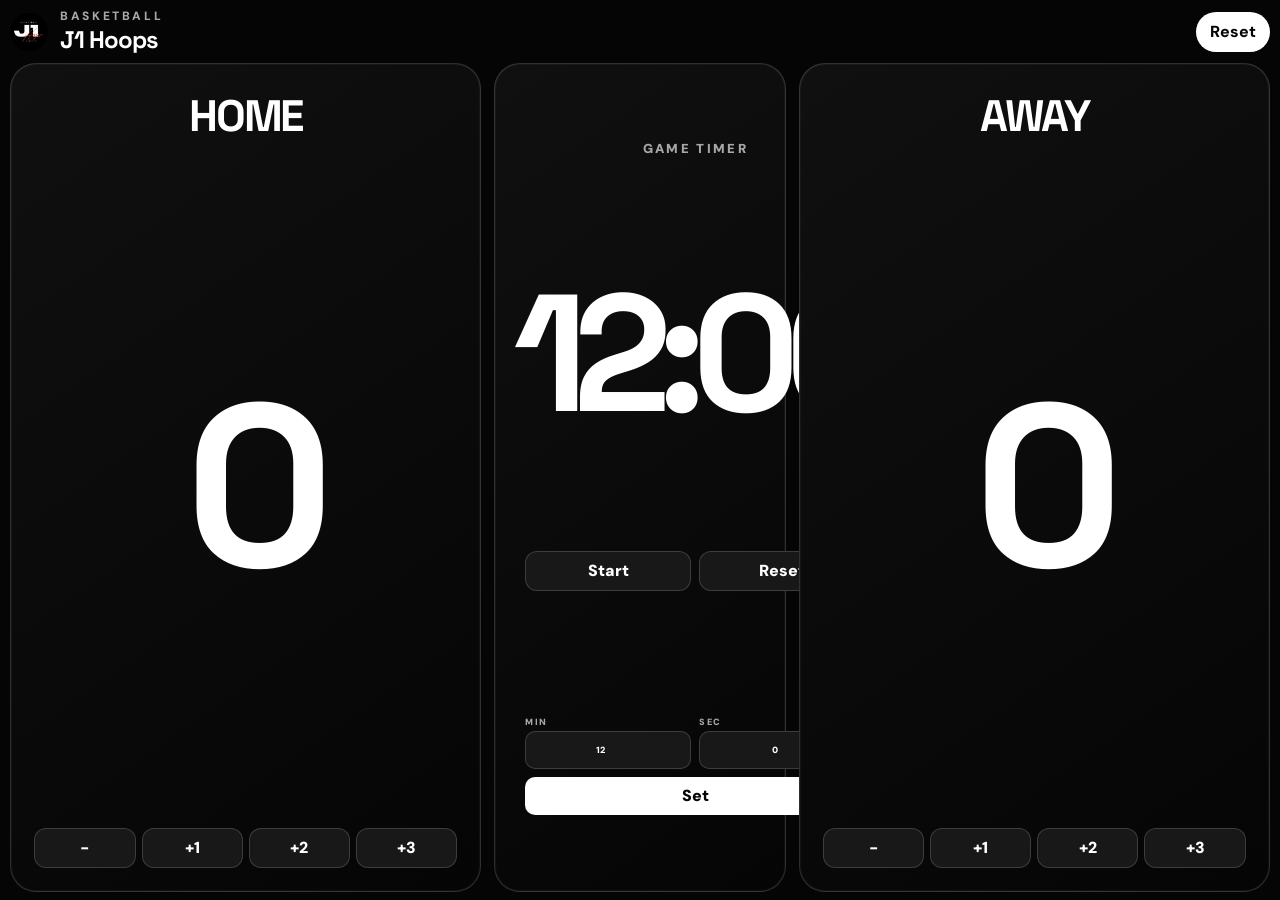
==== commit 1055c550: "Add files via upload" ====
--- a/index.html
+++ b/index.html
@@ -6,288 +6,71 @@
   <meta name="theme-color" content="#000000">
   <meta name="apple-mobile-web-app-capable" content="yes">
   <meta name="apple-mobile-web-app-status-bar-style" content="black-translucent">
-  <meta name="apple-mobile-web-app-title" content="J1-Hoops Scorekit">
-  <meta name="description" content="J1-Hoops Scorekit is a clean basketball scoring and win/loss tracker for groups, hosts, and joiners.">
-  <title>J1-Hoops Scorekit | Game scoring prototype</title>
+  <meta name="apple-mobile-web-app-title" content="J1 Hoops">
+  <meta name="description" content="J1 Hoops basketball scoreboard with team names, scores, and game timer.">
+  <title>J1 Hoops Scoreboard</title>
   <link rel="manifest" href="manifest.webmanifest">
   <link rel="apple-touch-icon" href="logo.png">
   <link rel="preconnect" href="https://fonts.googleapis.com">
   <link rel="preconnect" href="https://fonts.gstatic.com" crossorigin>
-  <link href="https://fonts.googleapis.com/css2?family=DM+Sans:wght@400;500;600;700&family=Space+Grotesk:wght@500;600;700&display=swap" rel="stylesheet">
+  <link href="https://fonts.googleapis.com/css2?family=DM+Sans:wght@500;700;800&family=Space+Grotesk:wght@600;700&display=swap" rel="stylesheet">
   <link rel="stylesheet" href="styles.css">
 </head>
 <body>
-  <div class="phone-shell">
-    <main class="app" aria-live="polite">
-      <header class="topbar">
-        <button class="icon-button" id="back-button" type="button" aria-label="Go back" hidden>←</button>
-        <a class="brand" href="#dashboard" aria-label="J1-Hoops Scorekit dashboard">
-          <img class="brand-logo" src="logo.png" alt="J1 Hoops logo">
-          <span>J1-Hoops <strong>Scorekit</strong></span>
-        </a>
-        <button class="icon-button" id="reset-demo" type="button" aria-label="Reset app data">↻</button>
-      </header>
+  <main class="scoreboard-app">
+    <header class="brand-bar">
+      <img src="logo.png" alt="J1 Hoops logo">
+      <div>
+        <span>Basketball</span>
+        <strong>J1 Hoops</strong>
+      </div>
+      <button id="reset-all" type="button" aria-label="Reset scoreboard">Reset</button>
+    </header>
 
-      <section id="dashboard" class="screen active">
-        <div class="hero-card">
-          <div class="eyebrow"><span></span> J1 Hoops Papawis Runs</div>
-          <h1>Welcome, <span id="welcome-player-name">Player</span>.</h1>
-          <p>Choose whether you are hosting a group or joining one, then add games and track records on this device.</p>
-          <form id="player-identity-form" class="identity-form">
-            <label>
-              Your player name
-              <input id="current-player-input" autocomplete="off" placeholder="Enter your name">
-            </label>
-            <button type="submit">Save name</button>
-            <small id="current-player-code">Player#00000</small>
-          </form>
-          <div class="group-pill">
-            <span>Active group</span>
-            <strong id="current-group-name">No group yet</strong>
-            <small id="current-group-organizer">Choose Host or Joiner to begin</small>
-          </div>
-          <button class="button primary" data-go="new-match" type="button">Start new game <b>→</b></button>
+    <section class="scoreboard">
+      <article class="team-card">
+        <input id="team-a-name" value="HOME" aria-label="Team A name">
+        <strong id="score-a">0</strong>
+        <div class="score-buttons">
+          <button type="button" data-team="a" data-points="-1">-</button>
+          <button type="button" data-team="a" data-points="1">+1</button>
+          <button type="button" data-team="a" data-points="2">+2</button>
+          <button type="button" data-team="a" data-points="3">+3</button>
         </div>
+      </article>
 
-        <div class="stats-grid">
-          <article>
-            <span>Total games</span>
-            <strong id="total-games">0</strong>
-          </article>
-          <article>
-            <span>Players</span>
-            <strong id="total-players">0</strong>
-          </article>
-          <article>
-            <span>Top player</span>
-            <strong id="top-player">-</strong>
-          </article>
+      <section class="timer-card" aria-label="Game timer">
+        <span>Game Timer</span>
+        <strong id="timer-display">12:00</strong>
+        <div class="timer-buttons">
+          <button id="timer-toggle" type="button">Start</button>
+          <button id="timer-reset" type="button">Reset</button>
         </div>
-
-        <div class="section-head">
-          <h2>Start as</h2>
-          <button class="text-button" data-go="groups" type="button">Manage</button>
-        </div>
-        <div class="mode-grid">
-          <button class="mode-card" type="button" data-mode="host">
-            <span>Host</span>
-            <strong>Create a group</strong>
-            <small>Run games, add players, and manage records.</small>
-          </button>
-          <button class="mode-card" type="button" data-mode="joiner">
-            <span>Joiner</span>
-            <strong>Select a group</strong>
-            <small>Choose an existing group and play inside it.</small>
-          </button>
-        </div>
-
-        <div class="section-head">
-          <h2>Recent matches</h2>
-          <button class="text-button" data-go="history" type="button">View all</button>
-        </div>
-        <div id="recent-list" class="match-list"></div>
-
-        <div class="section-head all-time-head">
-          <h2>All-time win/loss</h2>
-          <button class="text-button" data-go="players" type="button">Players</button>
-        </div>
-        <div id="all-time-list" class="leaderboard compact"></div>
-      </section>
-
-      <section id="new-match" class="screen">
-        <div class="section-title">
-          <div class="eyebrow"><span></span> New game</div>
-          <h2>Choose sport and players.</h2>
-        </div>
-        <p class="helper-copy">This match will be saved under <strong id="match-group-name">your selected group</strong>.</p>
-
-        <div class="sport-grid" id="sport-grid">
-          <button class="sport-card selected" type="button" data-sport="basketball">
-            <span>🏀</span><strong>Basketball</strong><small>First to custom target</small>
-          </button>
-          <button class="sport-card" type="button" data-sport="pickleball">
-            <span>◐</span><strong>Pickleball</strong><small>First to 11, win by 2</small>
-          </button>
-          <button class="sport-card" type="button" data-sport="badminton">
-            <span>⌁</span><strong>Badminton</strong><small>First to 21, win by 2</small>
-          </button>
-        </div>
-
-        <form id="match-form" class="panel-form">
+        <form class="timer-edit" id="timer-edit">
           <label>
-            Player / Team A
-            <input id="player-a" autocomplete="off" placeholder="Player or Team A" required>
+            Min
+            <input id="timer-minutes" type="number" min="0" max="99" value="12">
           </label>
           <label>
-            Player / Team B
-            <input id="player-b" autocomplete="off" placeholder="Player or Team B" required>
+            Sec
+            <input id="timer-seconds" type="number" min="0" max="59" value="0">
           </label>
-          <label>
-            Target score
-            <input id="target-score" type="number" min="1" max="200" value="21" required>
-          </label>
-          <button class="button primary full" type="submit">Open scoreboard <b>→</b></button>
+          <button type="submit">Set</button>
         </form>
       </section>
 
-      <section id="scoreboard" class="screen">
-        <div class="score-header">
-          <div>
-            <div class="eyebrow"><span></span> Live score</div>
-            <h2 id="score-sport">Basketball</h2>
-          </div>
-          <button class="pill-button" id="swap-sides" type="button">Swap</button>
+      <article class="team-card">
+        <input id="team-b-name" value="AWAY" aria-label="Team B name">
+        <strong id="score-b">0</strong>
+        <div class="score-buttons">
+          <button type="button" data-team="b" data-points="-1">-</button>
+          <button type="button" data-team="b" data-points="1">+1</button>
+          <button type="button" data-team="b" data-points="2">+2</button>
+          <button type="button" data-team="b" data-points="3">+3</button>
         </div>
-
-        <div class="scoreboard-card">
-          <article class="player-score">
-            <span id="score-name-a">Player A</span>
-            <strong id="score-a">0</strong>
-            <div class="score-actions">
-              <button type="button" data-side="a" data-delta="-1">−</button>
-              <button type="button" data-side="a" data-delta="1">+</button>
-            </div>
-          </article>
-          <div class="score-center">
-            <div class="versus">VS</div>
-            <div class="game-timer" id="game-timer" hidden>
-              <div>
-                <span>Basketball timer</span>
-                <strong id="timer-display">12:00</strong>
-              </div>
-              <div class="timer-controls">
-                <button id="timer-toggle" type="button">Start</button>
-                <button id="timer-reset" type="button">Reset</button>
-              </div>
-            </div>
-          </div>
-          <article class="player-score">
-            <span id="score-name-b">Player B</span>
-            <strong id="score-b">0</strong>
-            <div class="score-actions">
-              <button type="button" data-side="b" data-delta="-1">−</button>
-              <button type="button" data-side="b" data-delta="1">+</button>
-            </div>
-          </article>
-        </div>
-
-        <div class="match-status" id="match-status">Target: 21 points</div>
-
-        <div class="live-tracker">
-          <div class="tracker-heading">
-            <span>During this game</span>
-            <strong id="live-result-label">Tied</strong>
-          </div>
-          <div class="tracker-grid">
-            <article>
-              <span id="live-name-a">Player A</span>
-              <strong id="live-record-a">0W / 0L</strong>
-              <small id="live-projection-a">Projected: -</small>
-            </article>
-            <article>
-              <span id="live-name-b">Player B</span>
-              <strong id="live-record-b">0W / 0L</strong>
-              <small id="live-projection-b">Projected: -</small>
-            </article>
-          </div>
-        </div>
-
-        <div class="score-toolbar">
-          <button class="button quiet" id="undo-point" type="button">Undo</button>
-          <button class="button quiet" id="reset-score" type="button">Reset</button>
-          <button class="button primary" id="finish-match" type="button">Save result</button>
-        </div>
-      </section>
-
-      <section id="result" class="screen">
-        <div class="result-card">
-          <span class="result-kicker">Match saved</span>
-          <h2 id="winner-name">Winner</h2>
-          <p id="result-copy">Final score saved to match history.</p>
-          <div class="result-score" id="result-score">0 - 0</div>
-          <button class="button primary full" data-go="dashboard" type="button">Back to dashboard</button>
-          <button class="button quiet full" data-go="new-match" type="button">Start another game</button>
-        </div>
-      </section>
-
-      <section id="players" class="screen">
-        <div class="section-title">
-          <div class="eyebrow"><span></span> All-time records</div>
-          <h2>Lifetime win/loss tracker.</h2>
-        </div>
-        <p class="helper-copy">Add names and mark each person as an organizer, player, or both. All-time wins and losses are saved on this device across every sport.</p>
-        <p class="helper-copy" id="player-management-note">Only group hosts can add or change players in the active group.</p>
-        <form id="add-player-form" class="inline-form">
-          <input id="new-player-name" placeholder="Type a player name" autocomplete="off">
-          <select id="new-player-role" aria-label="Role">
-            <option value="player">Player</option>
-            <option value="organizer">Organizer</option>
-            <option value="both">Organizer + Player</option>
-          </select>
-          <input id="new-player-team" placeholder="Team name, optional" autocomplete="off">
-          <button type="submit">Add</button>
-        </form>
-        <div id="teams-list" class="team-list"></div>
-        <div id="players-list" class="leaderboard"></div>
-      </section>
-
-      <section id="groups" class="screen">
-        <div class="section-title">
-          <div class="eyebrow"><span></span> Host or joiner</div>
-          <h2>Create or join a group.</h2>
-        </div>
-        <p class="helper-copy">Choose Host if you run the group. Choose Joiner if you are selecting an existing group.</p>
-        <div class="role-choice" id="role-choice">
-          <button class="active" type="button" data-setup-role="host">I am a group host</button>
-          <button type="button" data-setup-role="joiner">I am a joiner</button>
-        </div>
-        <form id="add-group-form" class="panel-form">
-          <label>
-            Group name
-            <input id="group-name" autocomplete="off" placeholder="Example: J1 Thursday Runs" required>
-          </label>
-          <label>
-            Your name
-            <input id="organizer-name" autocomplete="off" placeholder="Your name" required>
-          </label>
-          <button class="button primary full" id="group-submit-label" type="submit">Create group as host</button>
-        </form>
-        <p class="helper-copy" id="joiner-group-note" hidden>As a joiner, select an existing group below. Group creation and player management are host-only.</p>
-        <div id="groups-list" class="group-list"></div>
-      </section>
-
-      <section id="history" class="screen">
-        <div class="section-title">
-          <div class="eyebrow"><span></span> Archive</div>
-          <h2>Match history.</h2>
-        </div>
-        <button class="danger-button" id="clear-history" type="button">Clear active group history</button>
-        <div id="history-list" class="match-list"></div>
-      </section>
-
-      <section id="leaderboard" class="screen">
-        <div class="section-title">
-          <div class="eyebrow"><span></span> Rankings</div>
-          <h2>Leaderboard.</h2>
-        </div>
-        <div class="filter-row">
-          <button class="filter active" type="button" data-filter="all">All</button>
-          <button class="filter" type="button" data-filter="basketball">Basketball</button>
-          <button class="filter" type="button" data-filter="pickleball">Pickleball</button>
-          <button class="filter" type="button" data-filter="badminton">Badminton</button>
-        </div>
-        <div id="leaderboard-list" class="leaderboard"></div>
-      </section>
-    </main>
-
-    <nav class="tabbar" aria-label="Main app navigation">
-      <button class="tab active" type="button" data-go="dashboard"><span>▦</span>Home</button>
-      <button class="tab" type="button" data-go="new-match"><span>＋</span>Game</button>
-      <button class="tab" type="button" data-go="groups"><span>G</span>Groups</button>
-      <button class="tab" type="button" data-go="players"><span>◎</span>Players</button>
-      <button class="tab" type="button" data-go="leaderboard"><span>≡</span>Ranks</button>
-    </nav>
-  </div>
+      </article>
+    </section>
+  </main>
   <script src="script.js"></script>
 </body>
 </html>
--- a/styles.css
+++ b/styles.css
@@ -1,1016 +1,248 @@
 :root {
-  --ink: #050505;
-  --muted: #686868;
-  --paper: #f7f7f7;
-  --paper-2: #eeeeee;
+  --black: #050505;
+  --panel: #101010;
+  --panel-2: #181818;
   --white: #ffffff;
-  --green: #000000;
-  --green-2: #252525;
-  --lime: #ffffff;
-  --dark-panel: #080808;
-  --line: rgba(0, 0, 0, .14);
-  --shadow: 0 24px 60px rgba(0, 0, 0, .16);
+  --muted: #a8a8a8;
+  --line: rgba(255, 255, 255, .16);
 }
 
 * { box-sizing: border-box; }
-html { min-height: 100%; background: #d8d8d8; }
+html, body { min-height: 100%; }
 body {
-  min-height: 100%;
   margin: 0;
-  color: var(--ink);
-  background:
-    radial-gradient(circle at 50% 0%, rgba(255, 255, 255, .72), transparent 32%),
-    #d8d8d8;
+  color: var(--white);
+  background: var(--black);
   font-family: "DM Sans", -apple-system, BlinkMacSystemFont, "Segoe UI", sans-serif;
   -webkit-font-smoothing: antialiased;
 }
-button, input, select { font: inherit; }
-button {
-  -webkit-tap-highlight-color: transparent;
+button, input {
+  font: inherit;
   touch-action: manipulation;
 }
 
-.phone-shell {
-  width: min(430px, 100%);
+.scoreboard-app {
+  width: min(100vw, 920px);
   min-height: 100dvh;
   margin: 0 auto;
-  background: var(--paper);
-  box-shadow: 0 15px 60px rgba(0, 0, 0, .18);
-  position: relative;
-  overflow-x: hidden;
-}
-
-.app {
-  min-height: 100dvh;
-  padding: calc(env(safe-area-inset-top) + 14px) 18px calc(132px + env(safe-area-inset-bottom));
-  position: relative;
-  z-index: 1;
-}
-
-.topbar {
-  height: 46px;
-  display: flex;
+  display: grid;
+  grid-template-rows: auto 1fr;
+  gap: clamp(8px, 1.6vh, 16px);
+  padding: calc(env(safe-area-inset-top) + clamp(8px, 2vh, 16px)) clamp(10px, 3vw, 22px) calc(env(safe-area-inset-bottom) + clamp(8px, 2vh, 16px));
+}
+
+.brand-bar {
+  min-height: 54px;
+  display: grid;
+  grid-template-columns: auto 1fr auto;
   align-items: center;
-  justify-content: space-between;
-  margin-bottom: 16px;
-}
-
-.brand {
-  display: inline-flex;
-  align-items: center;
-  gap: 10px;
-  color: var(--ink);
-  text-decoration: none;
-  font: 500 19px "Space Grotesk", sans-serif;
-}
-.brand strong { font-weight: 700; }
-.brand-logo {
-  width: 36px;
-  height: 36px;
+  gap: 12px;
+}
+.brand-bar img {
+  width: clamp(38px, 8vw, 54px);
+  height: clamp(38px, 8vw, 54px);
   object-fit: cover;
   border-radius: 50%;
-  border: 1px solid rgba(0, 0, 0, .14);
-}
-.brand-mark {
-  width: 31px;
-  height: 31px;
-  display: grid;
-  grid-template-columns: repeat(3, 1fr);
+}
+.brand-bar span {
+  display: block;
+  color: var(--muted);
+  text-transform: uppercase;
+  letter-spacing: .22em;
+  font-size: clamp(9px, 1.7vw, 12px);
+  font-weight: 800;
+}
+.brand-bar strong {
+  display: block;
+  font: 800 clamp(18px, 4vw, 28px) "Space Grotesk";
+  letter-spacing: -.04em;
+}
+.brand-bar button {
+  min-height: 40px;
+  padding: 0 14px;
+  color: var(--black);
+  background: var(--white);
+  border: 0;
+  border-radius: 999px;
+  font-weight: 800;
+}
+
+.scoreboard {
+  min-height: 0;
+  display: grid;
+  grid-template-columns: 1fr;
+  grid-template-rows: 1fr auto 1fr;
+  gap: clamp(8px, 1.4vh, 14px);
+}
+
+.team-card,
+.timer-card {
+  min-height: 0;
+  display: grid;
+  align-items: center;
+  justify-items: center;
+  background: linear-gradient(145deg, var(--panel), #050505);
+  border: 1px solid var(--line);
+  border-radius: clamp(16px, 4vw, 26px);
+  box-shadow: inset 0 0 0 1px rgba(255,255,255,.04);
+}
+
+.team-card {
+  grid-template-rows: auto 1fr auto;
+  gap: clamp(4px, 1vh, 10px);
+  padding: clamp(12px, 2.6vh, 24px);
+}
+.team-card input {
+  width: 100%;
+  color: var(--white);
+  background: transparent;
+  border: 0;
+  outline: 0;
+  text-align: center;
+  font: 800 clamp(20px, 7vw, 48px) "Space Grotesk";
+  letter-spacing: -.05em;
+  text-transform: uppercase;
+}
+.team-card > strong {
+  font: 800 clamp(82px, 28vw, 230px) "Space Grotesk";
+  line-height: .78;
+  letter-spacing: -.12em;
+}
+
+.score-buttons {
+  width: 100%;
+  display: grid;
+  grid-template-columns: repeat(4, 1fr);
+  gap: 8px;
+}
+.score-buttons button,
+.timer-buttons button {
+  min-height: clamp(42px, 7vh, 60px);
+  color: var(--white);
+  background: var(--panel-2);
+  border: 1px solid var(--line);
+  border-radius: 12px;
+  font-weight: 900;
+}
+.score-buttons button:active,
+.timer-buttons button:active {
+  color: var(--black);
+  background: var(--white);
+}
+
+.timer-card {
+  grid-template-rows: auto auto auto auto;
+  gap: clamp(4px, 1vh, 8px);
+  padding: clamp(10px, 2vh, 18px);
+}
+.timer-card span {
+  color: var(--muted);
+  text-transform: uppercase;
+  letter-spacing: .18em;
+  font-size: clamp(9px, 2.4vw, 13px);
+  font-weight: 900;
+}
+.timer-card strong {
+  font: 800 clamp(58px, 18vw, 150px) "Space Grotesk";
+  line-height: .86;
+  letter-spacing: -.09em;
+}
+.timer-buttons {
+  display: grid;
+  grid-template-columns: 1fr 1fr;
+  gap: 8px;
+  width: min(100%, 340px);
+}
+.timer-edit {
+  width: min(100%, 340px);
+  display: grid;
+  grid-template-columns: 1fr 1fr auto;
+  gap: 8px;
   align-items: end;
+}
+.timer-edit label {
+  display: grid;
   gap: 3px;
-  padding: 7px;
-  background: var(--green);
-  border-radius: 50%;
-}
-.brand-mark i { display: block; background: var(--lime); border-radius: 2px; }
-.brand-mark i:nth-child(1) { height: 45%; }
-.brand-mark i:nth-child(2) { height: 100%; }
-.brand-mark i:nth-child(3) { height: 70%; }
-
-.icon-button {
-  width: 38px;
-  height: 38px;
-  display: grid;
-  place-items: center;
-  color: var(--green);
-  background: rgba(255, 255, 255, .68);
-  border: 1px solid var(--line);
-  border-radius: 50%;
-  font: 700 18px "Space Grotesk";
-}
-
-.screen { display: none; animation: rise .24s ease both; }
-.screen.active { display: block; }
-@keyframes rise {
-  from { opacity: 0; transform: translateY(10px); }
-  to { opacity: 1; transform: translateY(0); }
-}
-
-.hero-card {
-  padding: 28px;
-  color: #f3f3f3;
-  background:
-    radial-gradient(circle at 92% 10%, rgba(255,255,255,.15), transparent 28%),
-    var(--dark-panel);
-  border: 1px solid #333333;
-  border-radius: 10px;
-  box-shadow: var(--shadow);
-}
-.eyebrow {
-  display: flex;
-  align-items: center;
-  gap: 10px;
-  color: var(--lime);
+  color: var(--muted);
   text-transform: uppercase;
   letter-spacing: .12em;
-  font-size: 10px;
-  font-weight: 700;
-}
-.eyebrow span {
-  width: 24px;
-  height: 2px;
-  background: currentColor;
-}
-h1, h2, h3, strong {
-  font-family: "Space Grotesk", sans-serif;
-}
-h1 {
-  margin: 18px 0 12px;
-  font-size: 39px;
-  line-height: .98;
-  letter-spacing: -.05em;
-}
-h2 {
-  margin: 10px 0 0;
-  font-size: 31px;
-  line-height: 1;
-  letter-spacing: -.04em;
-}
-p {
-  color: #c8c8c8;
-  line-height: 1.6;
-}
-.hero-card p { margin: 0 0 24px; }
-.group-pill {
-  display: grid;
-  gap: 3px;
-  margin: 0 0 22px;
-  padding: 14px;
-  color: var(--ink);
-  background: white;
-  border-radius: 8px;
-}
-.group-pill span {
-  color: var(--muted);
-  text-transform: uppercase;
-  letter-spacing: .08em;
   font-size: 9px;
-  font-weight: 700;
-}
-.group-pill strong {
-  font-size: 18px;
-}
-.group-pill small {
-  color: var(--muted);
-  font-size: 12px;
-}
-.identity-form {
-  display: grid;
-  gap: 10px;
-  margin-bottom: 18px;
-  padding: 14px;
-  color: var(--ink);
-  background: white;
-  border-radius: 8px;
-}
-.identity-form label {
-  color: var(--muted);
-}
-.identity-form button {
-  min-height: 42px;
-  color: white;
-  background: var(--green);
-  border: 0;
-  border-radius: 6px;
-  font-weight: 800;
-}
-.identity-form small {
-  color: var(--muted);
-  font-weight: 800;
-}
-.button {
-  min-height: 48px;
-  display: inline-flex;
-  align-items: center;
-  justify-content: center;
-  gap: 14px;
-  padding: 0 18px;
-  border: 1px solid var(--green);
-  border-radius: 5px;
-  cursor: pointer;
-  font-size: 14px;
-  font-weight: 700;
-}
-.button b {
-  color: var(--lime);
-  font-size: 19px;
-}
-.button.primary {
-  color: white;
-  background: var(--green);
-}
-.button.quiet {
-  color: var(--green);
-  background: transparent;
-}
-.button.full { width: 100%; }
-
-.stats-grid {
-  display: grid;
-  grid-template-columns: repeat(3, 1fr);
-  gap: 10px;
-  margin: 16px 0 28px;
-}
-.stats-grid article {
-  padding: 16px 12px;
-  background: var(--white);
-  border: 1px solid var(--line);
-  border-radius: 8px;
-}
-.stats-grid span {
-  display: block;
-  min-height: 30px;
-  color: var(--muted);
-  font-size: 10px;
-  text-transform: uppercase;
-  letter-spacing: .06em;
-}
-.stats-grid strong {
-  display: block;
-  margin-top: 8px;
-  color: var(--green);
-  font-size: 22px;
-  line-height: 1;
-}
-.mode-grid {
-  display: grid;
-  grid-template-columns: 1fr 1fr;
-  gap: 10px;
-  margin: 0 0 34px;
-}
-.mode-card {
-  min-height: 132px;
-  display: grid;
-  gap: 7px;
-  align-content: start;
-  padding: 16px;
-  text-align: left;
-  color: var(--ink);
-  background: var(--white);
+  font-weight: 900;
+}
+.timer-edit input {
+  width: 100%;
+  min-height: 38px;
+  color: var(--white);
+  background: var(--panel-2);
   border: 1px solid var(--line);
   border-radius: 10px;
-}
-.mode-card span {
-  width: max-content;
-  padding: 5px 8px;
-  color: white;
-  background: var(--green);
-  border-radius: 99px;
-  font-size: 9px;
-  font-weight: 800;
-  text-transform: uppercase;
-  letter-spacing: .08em;
-}
-.mode-card strong {
-  font-size: 18px;
-  line-height: 1.1;
-}
-.mode-card small {
-  color: var(--muted);
-  font-size: 12px;
-  line-height: 1.45;
-}
-
-.section-head {
-  display: flex;
-  justify-content: space-between;
-  align-items: end;
-  margin-bottom: 12px;
-}
-.all-time-head {
-  margin-top: 28px;
-}
-.section-head h2 {
-  font-size: 22px;
-}
-.text-button, .pill-button {
-  color: var(--green);
-  background: transparent;
+  text-align: center;
+  font-weight: 900;
+}
+.timer-edit button {
+  min-height: 38px;
+  padding: 0 12px;
+  color: var(--black);
+  background: var(--white);
   border: 0;
-  cursor: pointer;
-  font-weight: 700;
-}
-.pill-button {
-  height: 36px;
-  padding: 0 14px;
-  border: 1px solid var(--line);
-  border-radius: 99px;
-  background: var(--white);
-}
-.section-title {
-  margin: 8px 0 22px;
-}
-.section-title .eyebrow { color: var(--green-2); }
-.helper-copy {
-  margin: -10px 0 14px;
-  color: var(--muted);
-  font-size: 13px;
-  line-height: 1.55;
-}
-
-.match-list {
-  display: grid;
-  gap: 10px;
-}
-.empty-state {
-  padding: 22px;
-  color: var(--muted);
-  background: var(--white);
-  border: 1px dashed rgba(16, 33, 29, .23);
-  border-radius: 8px;
-  line-height: 1.5;
-}
-.match-item {
-  display: grid;
-  grid-template-columns: 1fr auto;
-  gap: 12px;
-  padding: 16px;
-  background: var(--white);
-  border: 1px solid var(--line);
-  border-radius: 8px;
-}
-.match-item small {
-  display: block;
-  color: var(--green-2);
-  text-transform: uppercase;
-  letter-spacing: .08em;
-  font-size: 9px;
-  font-weight: 700;
-}
-.match-item strong {
-  display: block;
-  margin: 5px 0;
-  font-size: 16px;
-}
-.match-item span {
-  color: var(--muted);
-  font-size: 12px;
-}
-.match-score {
-  align-self: center;
-  color: var(--green);
-  font: 700 21px "Space Grotesk";
-}
-
-.sport-grid {
-  display: grid;
-  gap: 10px;
-  margin-bottom: 18px;
-}
-.sport-card {
-  min-height: 86px;
-  display: grid;
-  grid-template-columns: 44px 1fr;
-  grid-template-areas: "icon title" "icon copy";
-  align-items: center;
-  gap: 0 14px;
-  padding: 16px;
-  color: var(--ink);
-  text-align: left;
-  background: var(--white);
-  border: 1px solid var(--line);
   border-radius: 10px;
-}
-.sport-card.selected {
-  border-color: var(--green);
-  box-shadow: 0 0 0 2px rgba(0, 0, 0, .08);
-}
-.sport-card span {
-  grid-area: icon;
-  width: 44px;
-  height: 44px;
-  display: grid;
-  place-items: center;
-  color: var(--lime);
-  background: var(--green);
-  border-radius: 8px;
-  font-size: 20px;
-}
-.sport-card strong { grid-area: title; font-size: 17px; }
-.sport-card small { grid-area: copy; color: var(--muted); font-size: 12px; }
-
-.panel-form, .inline-form {
-  display: grid;
-  gap: 12px;
-  padding: 18px;
-  background: var(--white);
-  border: 1px solid var(--line);
-  border-radius: 10px;
-}
-.role-choice {
-  display: grid;
-  grid-template-columns: 1fr 1fr;
-  gap: 8px;
-  margin-bottom: 14px;
-}
-.role-choice button {
-  min-height: 44px;
-  color: var(--green);
-  background: var(--white);
-  border: 1px solid var(--line);
-  border-radius: 8px;
-  font-weight: 800;
-}
-.role-choice button.active {
-  color: white;
-  background: var(--green);
-  border-color: var(--green);
-}
-label {
-  display: grid;
-  gap: 7px;
-  color: var(--green-2);
-  font-size: 10px;
-  text-transform: uppercase;
-  letter-spacing: .08em;
-  font-weight: 700;
-}
-input,
-select {
-  width: 100%;
-  min-height: 48px;
-  padding: 0 14px;
-  color: var(--ink);
-  background: #f2f2f2;
-  border: 1px solid var(--line);
-  border-radius: 5px;
-  outline: 0;
-  font-size: 16px;
-  text-transform: none;
-  letter-spacing: 0;
-}
-input:focus {
-  border-color: var(--green);
-  box-shadow: 0 0 0 3px rgba(0, 0, 0, .09);
-}
-select:focus {
-  border-color: var(--green);
-  box-shadow: 0 0 0 3px rgba(0, 0, 0, .09);
-}
-
-.score-header {
-  display: flex;
-  justify-content: space-between;
-  align-items: end;
-  margin: 8px 0 18px;
-}
-.score-header .eyebrow { color: var(--green-2); }
-.scoreboard-card {
-  padding: 18px;
-  color: white;
-  background: var(--dark-panel);
-  border: 1px solid #333333;
-  border-radius: 12px;
-}
-.player-score {
-  min-height: 196px;
-  display: grid;
-  place-items: center;
-  padding: 18px;
-  border: 1px solid rgba(255,255,255,.1);
-  border-radius: 10px;
-}
-.player-score span {
-  color: #c8c8c8;
-  font-size: 13px;
-  font-weight: 700;
-}
-.player-score strong {
-  color: var(--lime);
-  font-size: 96px;
-  line-height: .8;
-  letter-spacing: -.08em;
-}
-.score-actions {
-  width: 100%;
-  display: grid;
-  grid-template-columns: 1fr 1fr;
-  gap: 10px;
-}
-.score-actions button {
-  min-height: 48px;
-  color: white;
-  background: #171717;
-  border: 1px solid #3d3d3d;
-  border-radius: 6px;
-  font: 700 25px "Space Grotesk";
-}
-.score-center {
-  display: grid;
-  gap: 12px;
-  align-content: center;
-}
-.versus {
-  margin: 0;
-  color: #8e8e8e;
-  text-align: center;
-  font: 700 10px "Space Grotesk";
-  letter-spacing: .2em;
-}
-.match-status {
-  margin: 14px 0;
-  padding: 14px;
-  color: var(--green);
-  background: var(--white);
-  border: 1px solid var(--line);
-  border-radius: 8px;
-  font-size: 13px;
-  font-weight: 700;
-}
-.game-timer {
-  display: grid;
-  grid-template-columns: 1fr;
-  gap: 12px;
-  align-items: center;
-  padding: 16px;
-  color: white;
-  background: var(--green);
-  border-radius: 8px;
-}
-.game-timer[hidden] {
-  display: none;
-}
-.game-timer span {
-  display: block;
-  color: #c8c8c8;
-  text-transform: uppercase;
-  letter-spacing: .08em;
-  font-size: 9px;
-  font-weight: 700;
-}
-.game-timer strong {
-  display: block;
-  margin-top: 4px;
-  color: white;
-  font-size: 42px;
-  line-height: 1;
-}
-.timer-controls {
-  display: grid;
-  grid-template-columns: 1fr 1fr;
-  gap: 8px;
-}
-.timer-controls button {
-  min-height: 36px;
-  min-width: 72px;
-  padding: 0 12px;
-  color: var(--green);
-  background: white;
-  border: 0;
-  border-radius: 5px;
-  font-weight: 800;
-}
-.live-tracker {
-  margin-bottom: 14px;
-  padding: 14px;
-  color: var(--ink);
-  background: var(--white);
-  border: 1px solid var(--line);
-  border-radius: 8px;
-}
-.tracker-heading {
-  display: flex;
-  align-items: center;
-  justify-content: space-between;
-  margin-bottom: 12px;
-}
-.tracker-heading span {
-  color: var(--muted);
-  text-transform: uppercase;
-  letter-spacing: .08em;
-  font-size: 9px;
-  font-weight: 700;
-}
-.tracker-heading strong {
-  font-size: 14px;
-}
-.tracker-grid {
-  display: grid;
-  grid-template-columns: 1fr 1fr;
-  gap: 10px;
-}
-.tracker-grid article {
-  padding: 13px;
-  background: var(--paper-2);
-  border-radius: 7px;
-}
-.tracker-grid span,
-.tracker-grid small {
-  display: block;
-  color: var(--muted);
-  font-size: 11px;
-}
-.tracker-grid strong {
-  display: block;
-  margin: 5px 0;
-  font-size: 18px;
-}
-.score-toolbar {
-  display: grid;
-  grid-template-columns: 1fr 1fr 1.3fr;
-  gap: 8px;
-}
-
-.result-card {
-  margin-top: 70px;
-  padding: 28px;
-  color: white;
-  text-align: center;
-  background: var(--green);
-  border-radius: 12px;
-  box-shadow: var(--shadow);
-}
-.result-kicker {
-  color: var(--lime);
-  text-transform: uppercase;
-  letter-spacing: .12em;
-  font-size: 10px;
-  font-weight: 700;
-}
-.result-card h2 {
-  margin: 16px 0 8px;
-  font-size: 42px;
-}
-.result-card p {
-  color: #d2d2d2;
-}
-.result-score {
-  margin: 22px 0;
-  color: var(--lime);
-  font: 700 48px "Space Grotesk";
-}
-.result-card .quiet {
-  margin-top: 10px;
-  color: white;
-  border-color: rgba(255,255,255,.42);
-}
-
-.inline-form {
-  grid-template-columns: 1fr;
-  padding: 10px;
-  margin-bottom: 14px;
-}
-.inline-form button {
-  padding: 0 16px;
-  color: white;
-  background: var(--green);
-  border: 0;
-  border-radius: 5px;
-  font-weight: 700;
-}
-.danger-button {
-  width: 100%;
-  min-height: 46px;
-  margin-bottom: 14px;
-  color: var(--green);
-  background: var(--white);
-  border: 1px solid var(--line);
-  border-radius: 8px;
-  font-weight: 800;
-}
-.danger-button:active {
-  color: white;
-  background: var(--green);
-}
-.team-list {
-  margin-bottom: 14px;
-}
-.team-strip {
-  display: flex;
-  gap: 8px;
-  flex-wrap: wrap;
-  align-items: center;
-  padding: 13px;
-  background: var(--white);
-  border: 1px solid var(--line);
-  border-radius: 8px;
-}
-.team-strip span {
-  width: 100%;
-  color: var(--muted);
-  font-size: 10px;
-  text-transform: uppercase;
-  letter-spacing: .08em;
-  font-weight: 800;
-}
-.team-strip b,
-.team-badge {
-  display: inline-block;
-  padding: 4px 8px;
-  color: var(--green);
-  background: var(--paper-2);
-  border: 1px solid var(--line);
-  border-radius: 99px;
-  font-size: 10px;
-  font-weight: 800;
-  text-transform: uppercase;
-  letter-spacing: .06em;
-}
-.leaderboard {
-  display: grid;
-  gap: 10px;
-}
-.leaderboard.compact {
-  gap: 8px;
-}
-.leaderboard.compact .leader-row {
-  padding: 13px;
-}
-.leaderboard.compact .leader-row:nth-child(n+4) {
-  display: none;
-}
-.leader-row {
-  display: grid;
-  grid-template-columns: 38px 1fr auto;
-  align-items: center;
-  gap: 12px;
-  padding: 16px;
-  background: var(--white);
-  border: 1px solid var(--line);
-  border-radius: 8px;
-}
-.rank {
-  width: 38px;
-  height: 38px;
-  display: grid;
-  place-items: center;
-  color: var(--lime);
-  background: var(--green);
-  border-radius: 8px;
-  font: 700 14px "Space Grotesk";
-}
-.leader-row strong {
-  display: block;
-  font-size: 17px;
-}
-.leader-row code {
-  display: block;
-  width: max-content;
-  margin: 5px 0;
-  padding: 3px 6px;
-  color: var(--green);
-  background: var(--paper-2);
-  border: 1px solid var(--line);
-  border-radius: 5px;
-  font: 800 10px "DM Sans";
-}
-.leader-row em {
-  display: inline-block;
-  margin: 5px 0 4px;
-  padding: 4px 7px;
-  color: white;
-  background: var(--green);
-  border-radius: 99px;
-  font-size: 9px;
-  font-style: normal;
-  font-weight: 700;
-  text-transform: uppercase;
-  letter-spacing: .07em;
-}
-.leader-row span {
-  color: var(--muted);
-  font-size: 12px;
-}
-.leader-score {
-  color: var(--green);
-  text-align: right;
-  font: 700 22px "Space Grotesk";
-}
-.leader-score small {
-  display: block;
-  color: var(--muted);
-  font: 700 9px "DM Sans";
-  text-transform: uppercase;
-  letter-spacing: .08em;
-}
-.group-list {
-  display: grid;
-  gap: 10px;
-  margin-top: 14px;
-}
-.group-row {
-  display: grid;
-  grid-template-columns: 1fr auto;
-  gap: 12px;
-  align-items: center;
-  padding: 16px;
-  background: var(--white);
-  border: 1px solid var(--line);
-  border-radius: 8px;
-}
-.group-row.active {
-  border-color: var(--green);
-  box-shadow: 0 0 0 2px rgba(0, 0, 0, .08);
-}
-.group-row small {
-  display: block;
-  color: var(--muted);
-  text-transform: uppercase;
-  letter-spacing: .08em;
-  font-size: 9px;
-  font-weight: 700;
-}
-.group-row strong {
-  display: block;
-  margin: 4px 0;
-  font-size: 17px;
-}
-.group-row span {
-  color: var(--muted);
-  font-size: 12px;
-}
-.group-row button {
-  min-height: 38px;
-  padding: 0 13px;
-  color: white;
-  background: var(--green);
-  border: 0;
-  border-radius: 5px;
-  font-weight: 700;
-}
-.filter-row {
-  display: flex;
-  gap: 8px;
-  margin-bottom: 14px;
-  overflow-x: auto;
-  padding-bottom: 2px;
-}
-.filter {
-  min-height: 36px;
-  padding: 0 13px;
-  color: var(--green);
-  background: var(--white);
-  border: 1px solid var(--line);
-  border-radius: 99px;
-  white-space: nowrap;
-  font-size: 12px;
-  font-weight: 700;
-}
-.filter.active {
-  color: var(--lime);
-  background: var(--green);
-  border-color: var(--green);
-}
-
-.tabbar {
-  position: fixed;
-  left: 50%;
-  bottom: 0;
-  z-index: 30;
-  width: min(430px, 100%);
-  display: grid;
-  grid-template-columns: repeat(5, 1fr);
-  gap: 4px;
-  padding: 10px 12px calc(10px + env(safe-area-inset-bottom));
-  transform: translateX(-50%);
-  background: rgba(0, 0, 0, .94);
-  border-top: 1px solid #333333;
-  backdrop-filter: blur(14px);
-  -webkit-backdrop-filter: blur(14px);
-}
-.tab {
-  min-height: 55px;
-  display: grid;
-  place-items: center;
-  gap: 2px;
-  color: #c8c8c8;
-  background: transparent;
-  border: 0;
-  border-radius: 8px;
-  font-size: 11px;
-  font-weight: 700;
-}
-.tab span {
-  color: currentColor;
-  font: 700 20px "Space Grotesk";
-  line-height: 1;
-}
-.tab.active {
-  color: var(--lime);
-  background: rgba(255, 255, 255, .12);
-}
-
-@media (min-width: 720px) {
-  .phone-shell {
-    min-height: 860px;
-    margin-top: 32px;
-    margin-bottom: 32px;
-    border-radius: 34px;
-  }
-  .tabbar {
-    bottom: 32px;
-    border-radius: 0 0 34px 34px;
-  }
-}
-
-@media (orientation: landscape) and (max-height: 520px) {
-  .phone-shell {
-    width: 100%;
-    min-height: 100dvh;
-    margin: 0;
-    border-radius: 0;
-  }
-  .app {
-    padding: calc(env(safe-area-inset-top) + 10px) calc(76px + env(safe-area-inset-right)) calc(14px + env(safe-area-inset-bottom)) calc(76px + env(safe-area-inset-left));
-  }
-  .topbar {
+  font-weight: 900;
+}
+
+@media (orientation: landscape) {
+  .scoreboard-app {
+    width: 100vw;
+    max-width: none;
+    gap: 8px;
+    padding: calc(env(safe-area-inset-top) + 8px) calc(env(safe-area-inset-right) + 10px) calc(env(safe-area-inset-bottom) + 8px) calc(env(safe-area-inset-left) + 10px);
+  }
+  .brand-bar {
+    min-height: 42px;
+  }
+  .brand-bar img {
+    width: 38px;
     height: 38px;
-    margin-bottom: 10px;
-  }
-  .hero-card {
-    padding: 20px;
-  }
-  h1 {
-    font-size: 36px;
-  }
-  h2 {
-    font-size: 25px;
-  }
-  .score-header {
-    margin: 0 0 10px;
-  }
-  .scoreboard-card {
-    display: grid;
-    grid-template-columns: 1fr minmax(190px, .75fr) 1fr;
-    align-items: stretch;
-    gap: 12px;
-    padding: 12px;
-  }
-  .player-score {
-    min-height: 188px;
-  }
-  .player-score strong {
-    font-size: 82px;
-  }
-  .score-center {
-    min-height: 188px;
-    align-content: stretch;
-  }
-  .versus {
-    display: grid;
-    place-items: center;
-    min-height: 30px;
-  }
-  .match-status,
-  .game-timer,
-  .live-tracker {
-    margin-bottom: 10px;
-  }
-  .game-timer {
-    min-height: 146px;
-    align-content: center;
-    text-align: center;
-    padding: 14px;
-  }
-  .game-timer strong {
-    font-size: clamp(54px, 11vw, 92px);
-    letter-spacing: -.08em;
-  }
-  .timer-controls {
+  }
+  .brand-bar strong {
+    font-size: clamp(17px, 2.6vw, 24px);
+  }
+  .scoreboard {
+    grid-template-columns: 1fr minmax(220px, .62fr) 1fr;
+    grid-template-rows: 1fr;
+  }
+  .team-card > strong {
+    font-size: clamp(96px, 18vw, 250px);
+  }
+  .team-card input {
+    font-size: clamp(22px, 4vw, 44px);
+  }
+  .timer-card strong {
+    font-size: clamp(78px, 13vw, 180px);
+  }
+  .timer-edit {
     grid-template-columns: 1fr 1fr;
   }
-  .timer-controls button {
-    min-height: 42px;
-    font-size: 13px;
-  }
-  .score-toolbar {
-    grid-template-columns: repeat(3, 1fr);
-  }
-  .tabbar {
-    left: 0;
-    right: auto;
-    bottom: 0;
-    width: 64px;
-    height: 100dvh;
-    grid-template-columns: 1fr;
-    grid-template-rows: repeat(5, 1fr);
-    padding: calc(env(safe-area-inset-top) + 8px) 6px calc(env(safe-area-inset-bottom) + 8px);
-    transform: none;
-    border-top: 0;
-    border-right: 1px solid #333333;
-  }
-  .tab {
-    min-height: 0;
-    font-size: 10px;
-  }
-}
+  .timer-edit button {
+    grid-column: 1 / -1;
+  }
+  .score-buttons {
+    gap: 6px;
+  }
+  .score-buttons button,
+  .timer-buttons button {
+    min-height: 40px;
+  }
+}
+
+@media (max-height: 620px) and (orientation: portrait) {
+  .team-card > strong {
+    font-size: clamp(70px, 24vw, 150px);
+  }
+  .timer-card strong {
+    font-size: clamp(48px, 15vw, 90px);
+  }
+  .score-buttons button,
+  .timer-buttons button {
+    min-height: 38px;
+  }
+}
